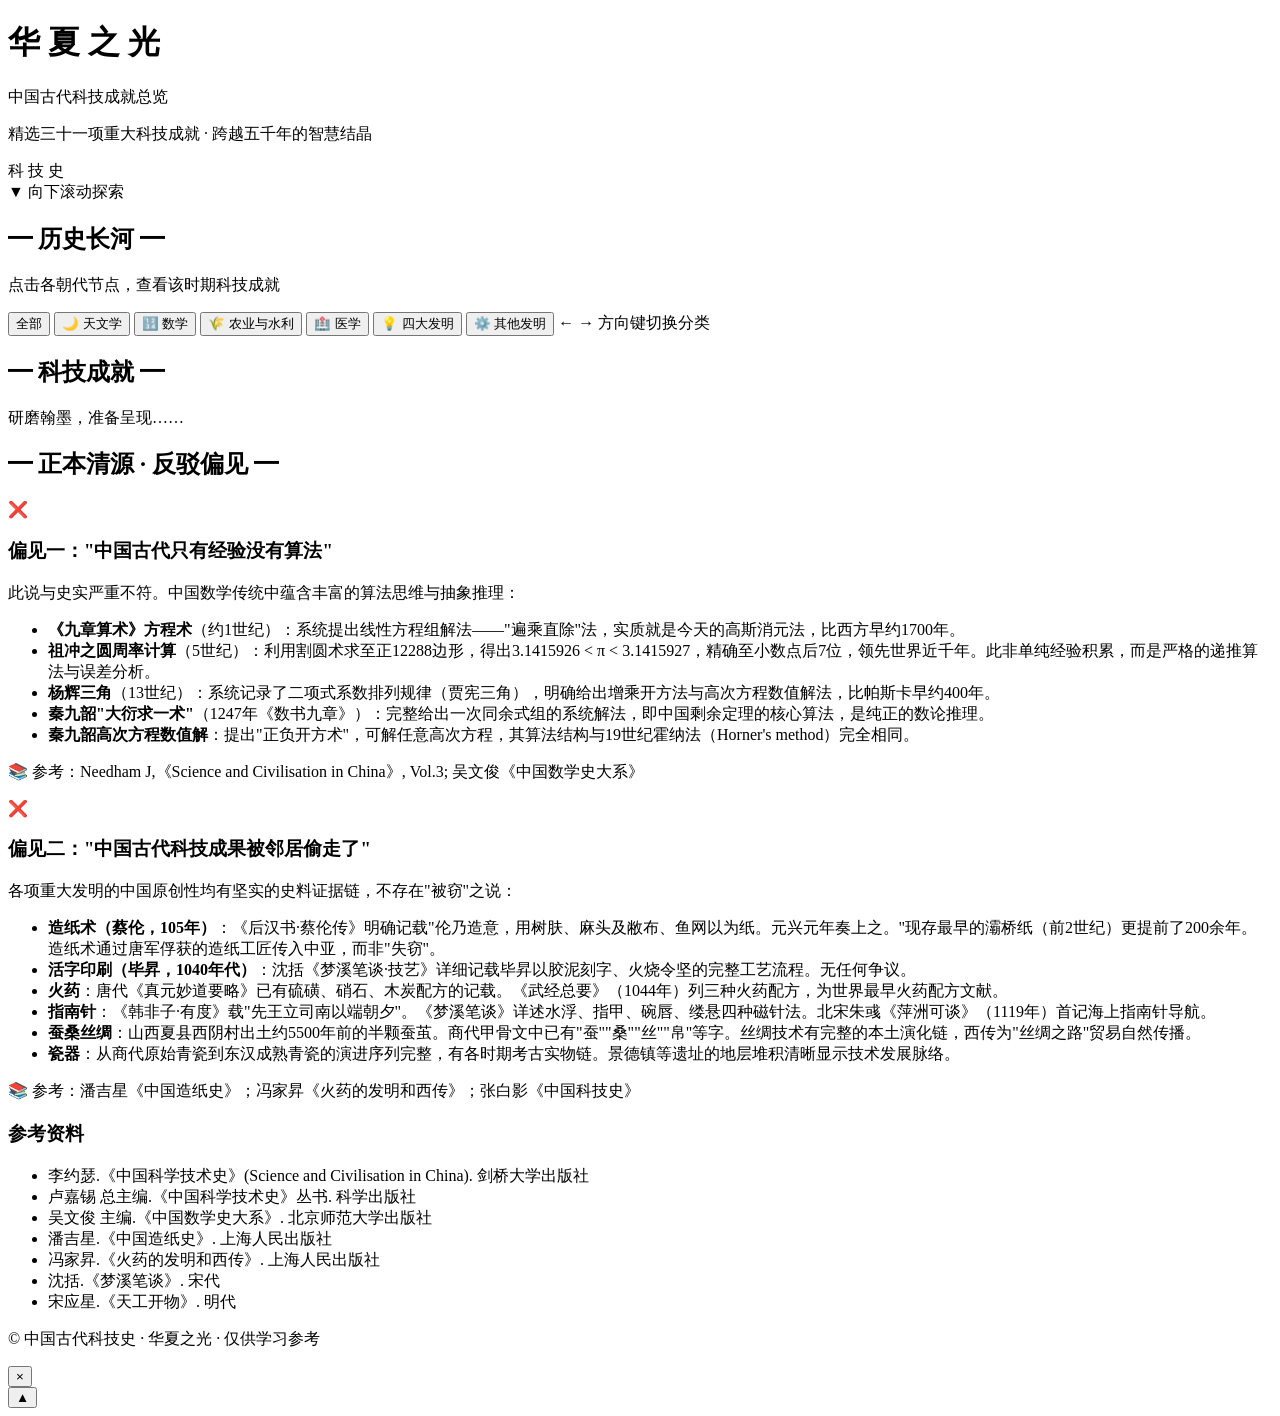
==== index.html @ 0cbc2295 "Update" ====
<!DOCTYPE html>
<html lang="zh-CN">
<head>
  <meta charset="UTF-8">
  <meta name="viewport" content="width=device-width, initial-scale=1.0">
  <title>中国古代科技史 · 华夏之光</title>
  <link rel="stylesheet" href="styles.css">
  <!-- Three.js 异步加载，不阻塞页面渲染 -->
  <script src="https://cdn.bootcdn.net/ajax/libs/three.js/r128/three.min.js" async></script>
  <!-- 主脚本 defer：等 DOM 解析完再执行 -->
  <script src="script.js" defer></script>
</head>
<body>

  <!-- ===== Three.js 3D 背景 ===== -->
  <div id="three-container"></div>

  <!-- ===== 烟雾效果层 ===== -->
  <div class="mist mist-1"></div>
  <div class="mist mist-2"></div>
  <div class="mist mist-3"></div>

  <!-- ===== 主应用包裹器 ===== -->
  <div id="app">

    <!-- ===== Hero 区域 ===== -->
    <header class="hero">
      <div class="hero-cloud hero-cloud-left"></div>
      <div class="hero-cloud hero-cloud-right"></div>
      <div class="hero-content">
        <h1 class="hero-title">
          <span class="title-char" data-char="华">华</span>
          <span class="title-char" data-char="夏">夏</span>
          <span class="title-char" data-char="之">之</span>
          <span class="title-char" data-char="光">光</span>
        </h1>
        <p class="hero-subtitle">中国古代科技成就总览</p>
        <p class="hero-desc">精选三十一项重大科技成就 · 跨越五千年的智慧结晶</p>
        <div class="hero-seal-container">
          <div class="hero-seal" id="heroSeal">
            <div class="seal-border"></div>
            <span class="seal-text">科</span>
            <span class="seal-text">技</span>
            <span class="seal-text seal-text-small">史</span>
          </div>
        </div>
      </div>
      <div class="scroll-hint">
        <span class="scroll-arrow">▼</span>
        <span class="scroll-text">向下滚动探索</span>
      </div>
    </header>

    <!-- ===== 时间轴（蛇形曲折全页） ===== -->
    <section class="timeline-page" id="timelinePage">
      <h2 class="section-title">
        <span class="section-title-decoration">━</span>
        历史长河
        <span class="section-title-decoration">━</span>
      </h2>
      <p class="timeline-page-sub">点击各朝代节点，查看该时期科技成就</p>
      <div id="timelineTrack" class="timeline-track"></div>
    </section>

    <!-- ===== 筛选导航 ===== -->
    <nav id="filterNav" class="filter-nav">
      <div class="filter-inner">
        <button class="filter-btn active" data-category="全部">全部</button>
        <button class="filter-btn" data-category="天文学">🌙 天文学</button>
        <button class="filter-btn" data-category="数学">🔢 数学</button>
        <button class="filter-btn" data-category="农业与水利">🌾 农业与水利</button>
        <button class="filter-btn" data-category="医学">🏥 医学</button>
        <button class="filter-btn" data-category="四大发明">💡 四大发明</button>
        <button class="filter-btn" data-category="其他重大发明">⚙️ 其他发明</button>
        <span class="filter-hint">← → 方向键切换分类</span>
      </div>
    </nav>

    <!-- ===== 科技卡片网格 ===== -->
    <section class="cards-section">
      <h2 class="section-title">
        <span class="section-title-decoration">━</span>
        科技成就
        <span class="section-title-decoration">━</span>
      </h2>
      <div id="cardsGrid" class="cards-grid">
        <div class="cards-loading">
          <div class="loading-brush"></div>
          <span>研磨翰墨，准备呈现……</span>
        </div>
      </div>
    </section>

    <!-- ===== 反驳偏见专区 ===== -->
    <section id="debunkSection" class="debunk-section">
      <h2 class="section-title">
        <span class="section-title-decoration">━</span>
        正本清源 · 反驳偏见
        <span class="section-title-decoration">━</span>
      </h2>
      <div class="debunk-grid">
        <!-- 偏见一 -->
        <div class="debunk-card">
          <div class="debunk-header">
            <span class="debunk-icon">❌</span>
            <h3>偏见一："中国古代只有经验没有算法"</h3>
          </div>
          <div class="debunk-body">
            <p>此说与史实严重不符。中国数学传统中蕴含丰富的算法思维与抽象推理：</p>
            <ul>
              <li><strong>《九章算术》方程术</strong>（约1世纪）：系统提出线性方程组解法——"遍乘直除"法，实质就是今天的高斯消元法，比西方早约1700年。</li>
              <li><strong>祖冲之圆周率计算</strong>（5世纪）：利用割圆术求至正12288边形，得出3.1415926 &lt; π &lt; 3.1415927，精确至小数点后7位，领先世界近千年。此非单纯经验积累，而是严格的递推算法与误差分析。</li>
              <li><strong>杨辉三角</strong>（13世纪）：系统记录了二项式系数排列规律（贾宪三角），明确给出增乘开方法与高次方程数值解法，比帕斯卡早约400年。</li>
              <li><strong>秦九韶"大衍求一术"</strong>（1247年《数书九章》）：完整给出一次同余式组的系统解法，即中国剩余定理的核心算法，是纯正的数论推理。</li>
              <li><strong>秦九韶高次方程数值解</strong>：提出"正负开方术"，可解任意高次方程，其算法结构与19世纪霍纳法（Horner's method）完全相同。</li>
            </ul>
            <p class="debunk-source">📚 参考：Needham J,《Science and Civilisation in China》, Vol.3; 吴文俊《中国数学史大系》</p>
          </div>
        </div>

        <!-- 偏见二 -->
        <div class="debunk-card">
          <div class="debunk-header">
            <span class="debunk-icon">❌</span>
            <h3>偏见二："中国古代科技成果被邻居偷走了"</h3>
          </div>
          <div class="debunk-body">
            <p>各项重大发明的中国原创性均有坚实的史料证据链，不存在"被窃"之说：</p>
            <ul>
              <li><strong>造纸术（蔡伦，105年）</strong>：《后汉书·蔡伦传》明确记载"伦乃造意，用树肤、麻头及敝布、鱼网以为纸。元兴元年奏上之。"现存最早的灞桥纸（前2世纪）更提前了200余年。造纸术通过唐军俘获的造纸工匠传入中亚，而非"失窃"。</li>
              <li><strong>活字印刷（毕昇，1040年代）</strong>：沈括《梦溪笔谈·技艺》详细记载毕昇以胶泥刻字、火烧令坚的完整工艺流程。无任何争议。</li>
              <li><strong>火药</strong>：唐代《真元妙道要略》已有硫磺、硝石、木炭配方的记载。《武经总要》（1044年）列三种火药配方，为世界最早火药配方文献。</li>
              <li><strong>指南针</strong>：《韩非子·有度》载"先王立司南以端朝夕"。《梦溪笔谈》详述水浮、指甲、碗唇、缕悬四种磁针法。北宋朱彧《萍洲可谈》（1119年）首记海上指南针导航。</li>
              <li><strong>蚕桑丝绸</strong>：山西夏县西阴村出土约5500年前的半颗蚕茧。商代甲骨文中已有"蚕""桑""丝""帛"等字。丝绸技术有完整的本土演化链，西传为"丝绸之路"贸易自然传播。</li>
              <li><strong>瓷器</strong>：从商代原始青瓷到东汉成熟青瓷的演进序列完整，有各时期考古实物链。景德镇等遗址的地层堆积清晰显示技术发展脉络。</li>
            </ul>
            <p class="debunk-source">📚 参考：潘吉星《中国造纸史》；冯家昇《火药的发明和西传》；张白影《中国科技史》</p>
          </div>
        </div>
      </div>
    </section>

    <!-- ===== 底部 ===== -->
    <footer class="site-footer">
      <div class="footer-scroll-top"></div>
      <div class="footer-content">
        <h3>参考资料</h3>
        <ul class="footer-refs">
          <li>李约瑟.《中国科学技术史》(Science and Civilisation in China). 剑桥大学出版社</li>
          <li>卢嘉锡 总主编.《中国科学技术史》丛书. 科学出版社</li>
          <li>吴文俊 主编.《中国数学史大系》. 北京师范大学出版社</li>
          <li>潘吉星.《中国造纸史》. 上海人民出版社</li>
          <li>冯家昇.《火药的发明和西传》. 上海人民出版社</li>
          <li>沈括.《梦溪笔谈》. 宋代</li>
          <li>宋应星.《天工开物》. 明代</li>
        </ul>
      </div>
      <p class="footer-copy">© 中国古代科技史 · 华夏之光 · 仅供学习参考</p>
    </footer>
  </div>

  <!-- ===== 详情弹窗 ===== -->
  <div id="modalOverlay" class="modal-overlay">
    <div id="modalContent" class="modal-content">
      <button id="modalClose" class="modal-close" title="关闭">&times;</button>
      <div id="modalInner" class="modal-inner"></div>
    </div>
  </div>

  <!-- ===== 返回顶部 ===== -->
  <button id="backTop" class="back-top" title="返回顶部">▲</button>

</body>
</html>
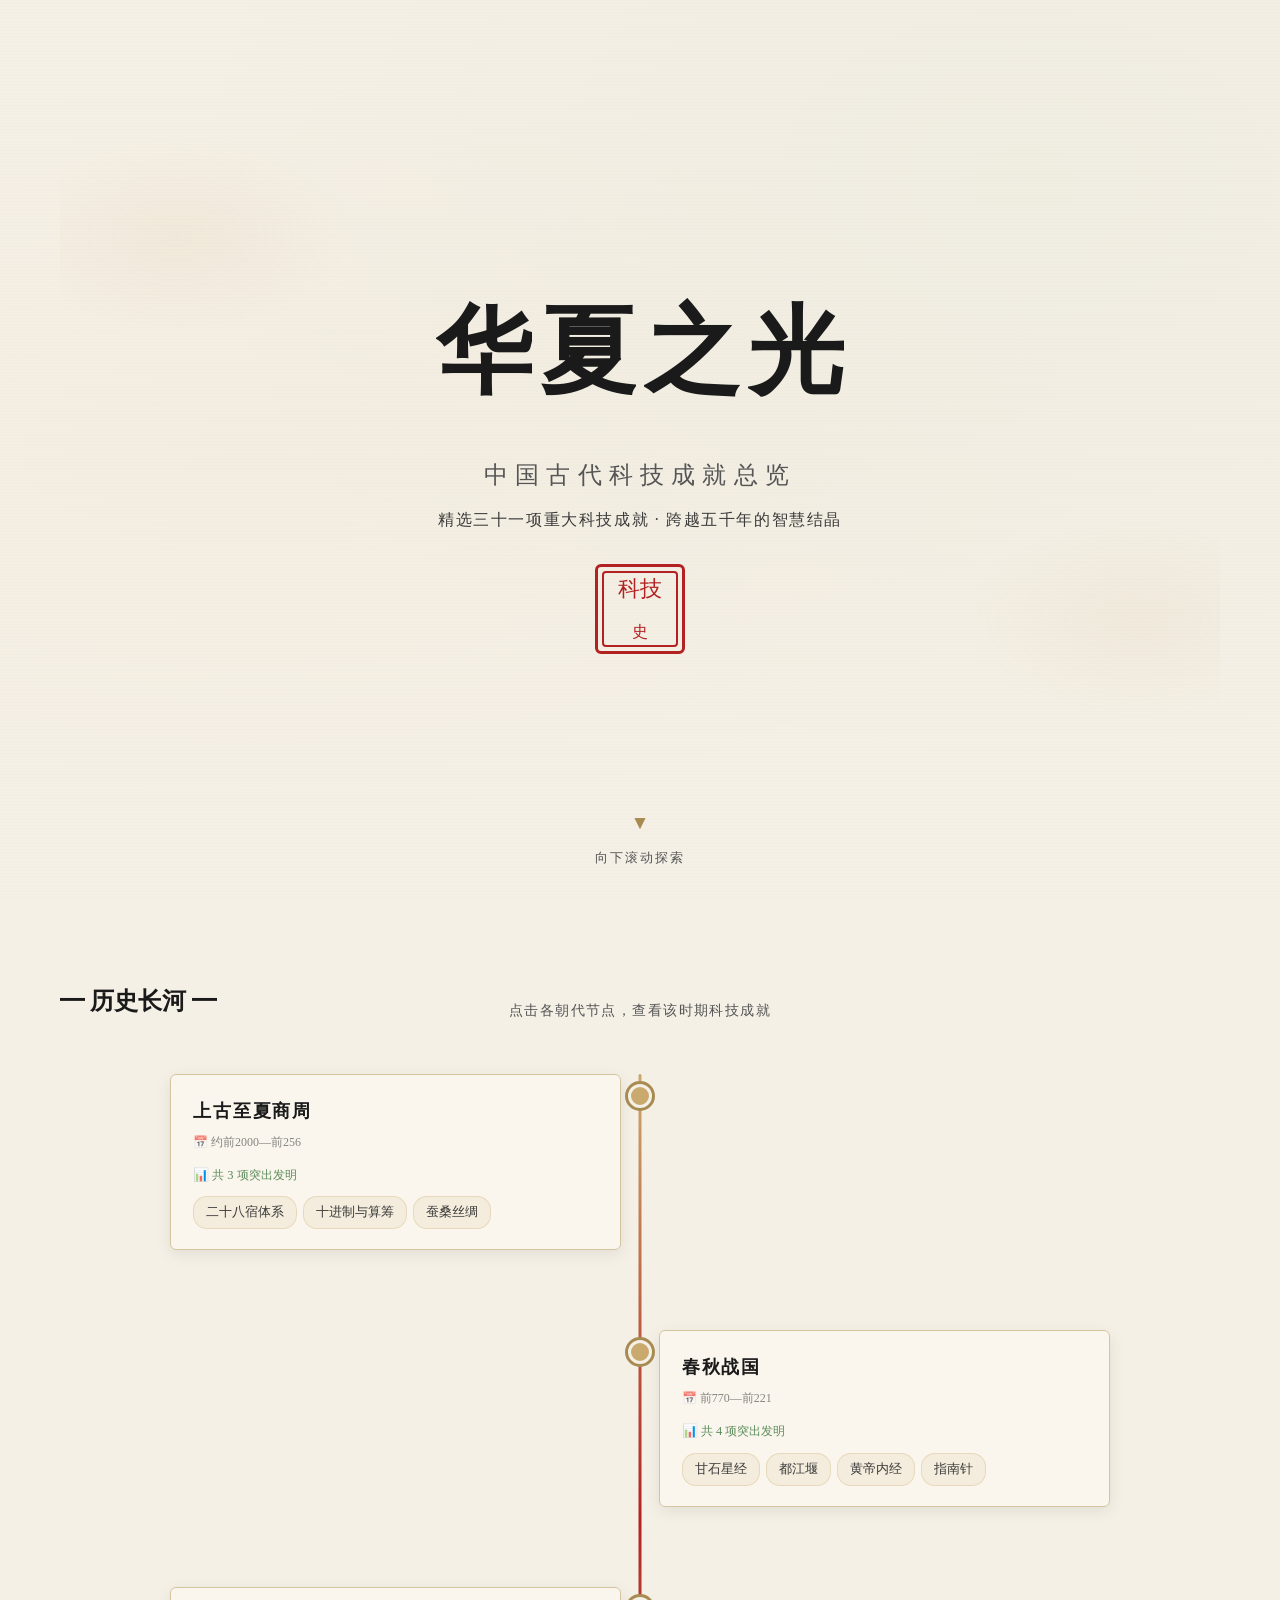
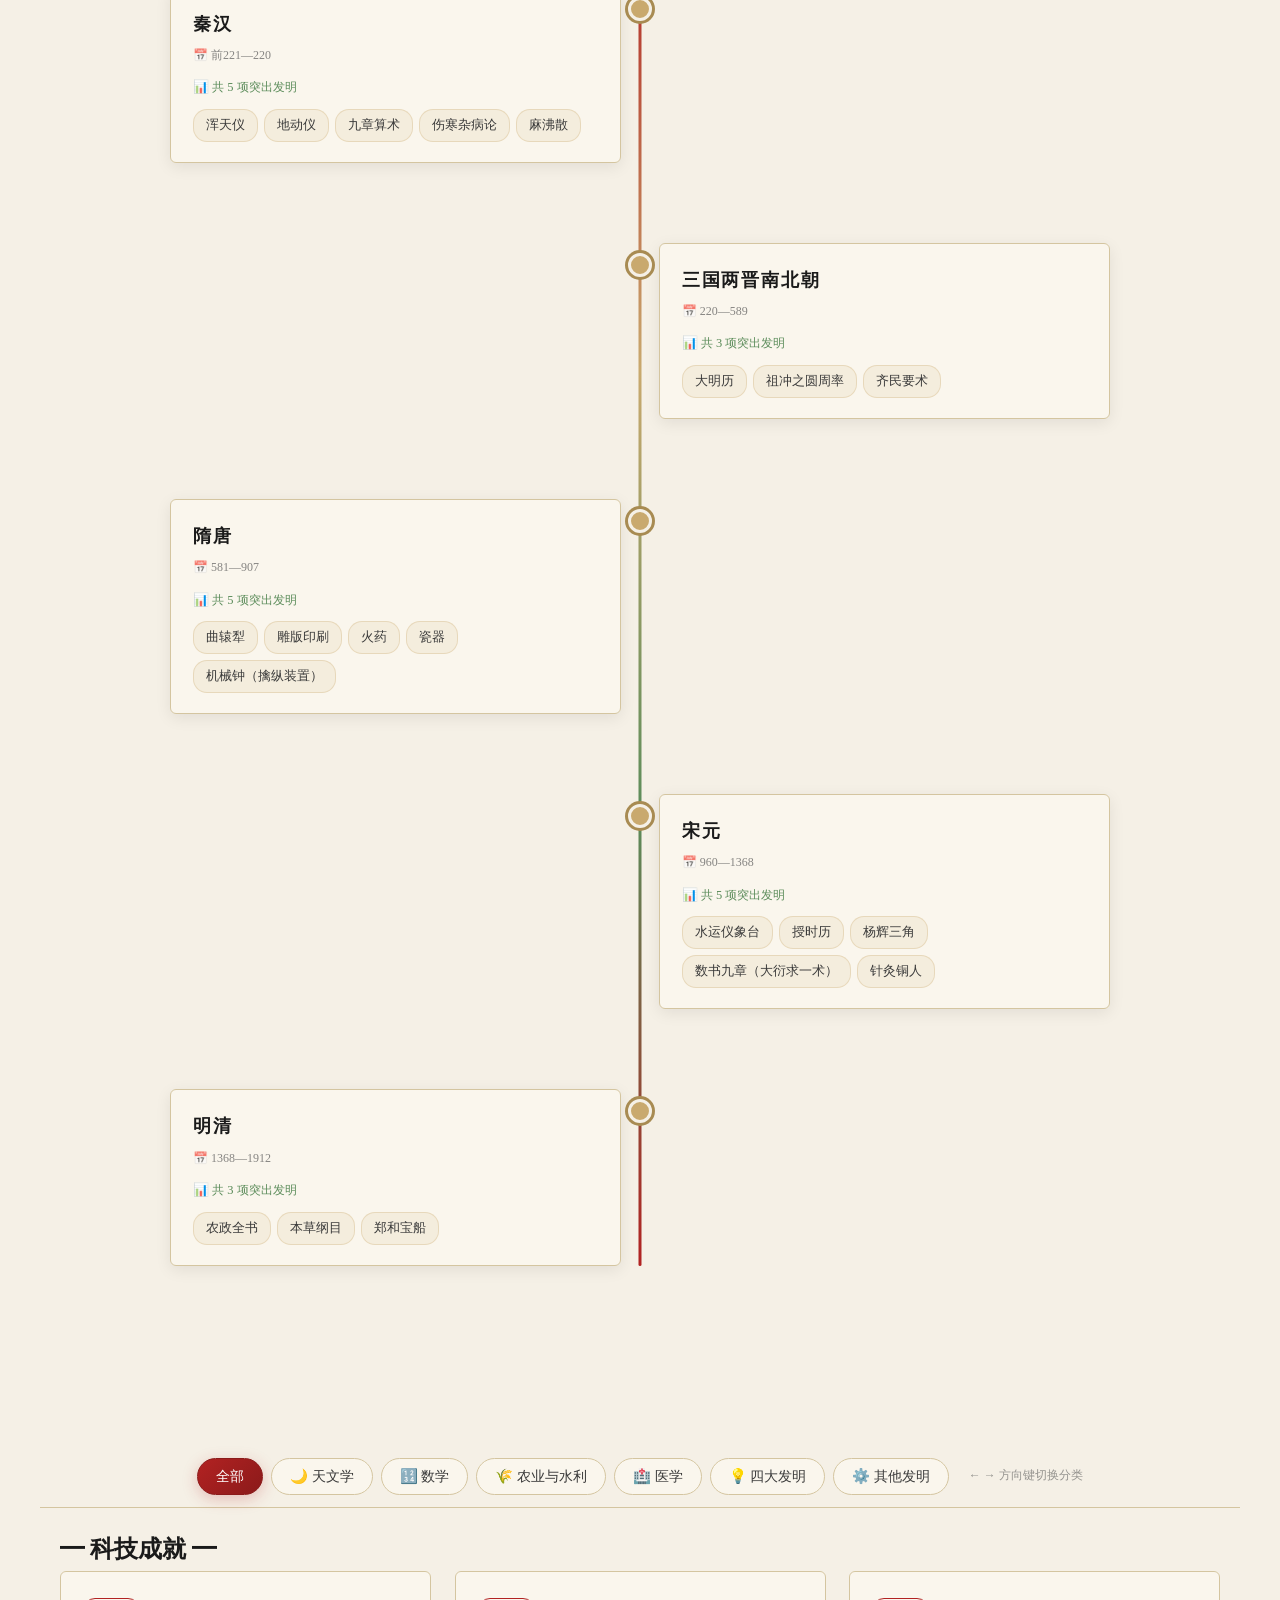
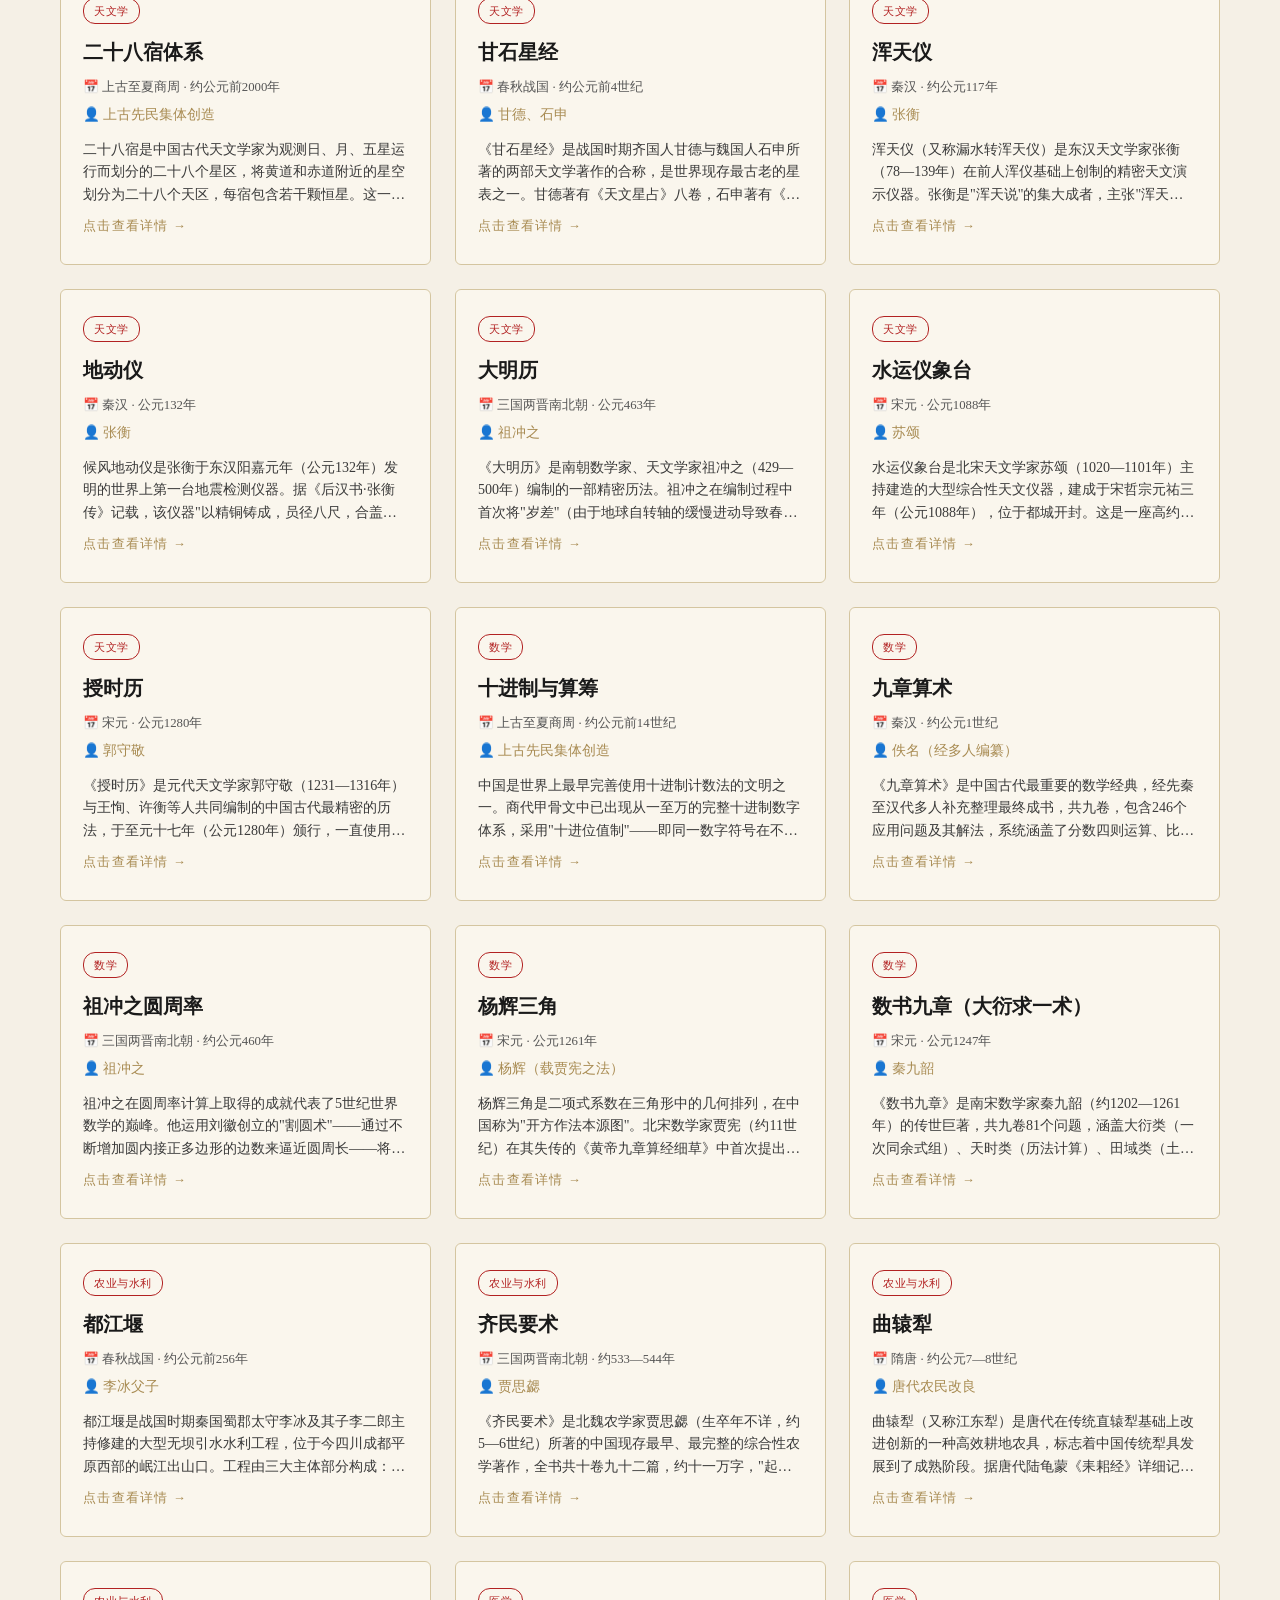
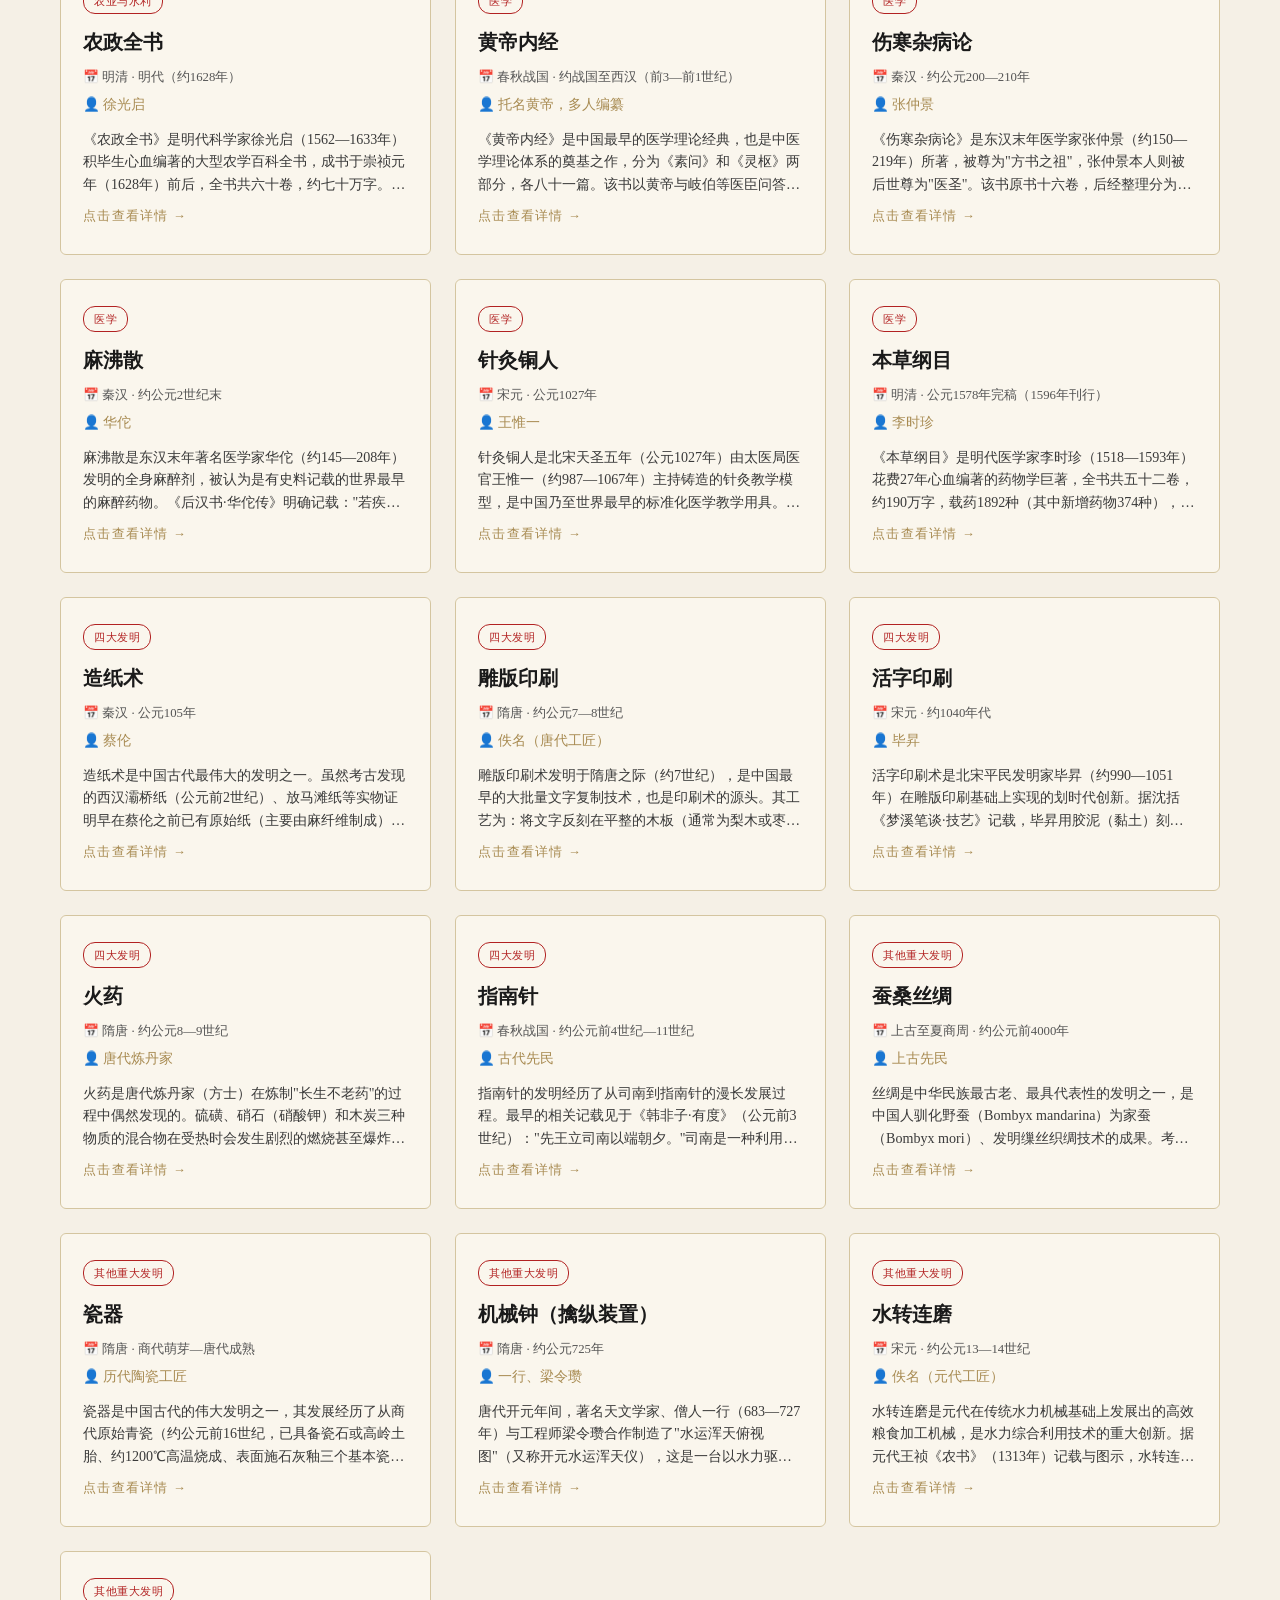
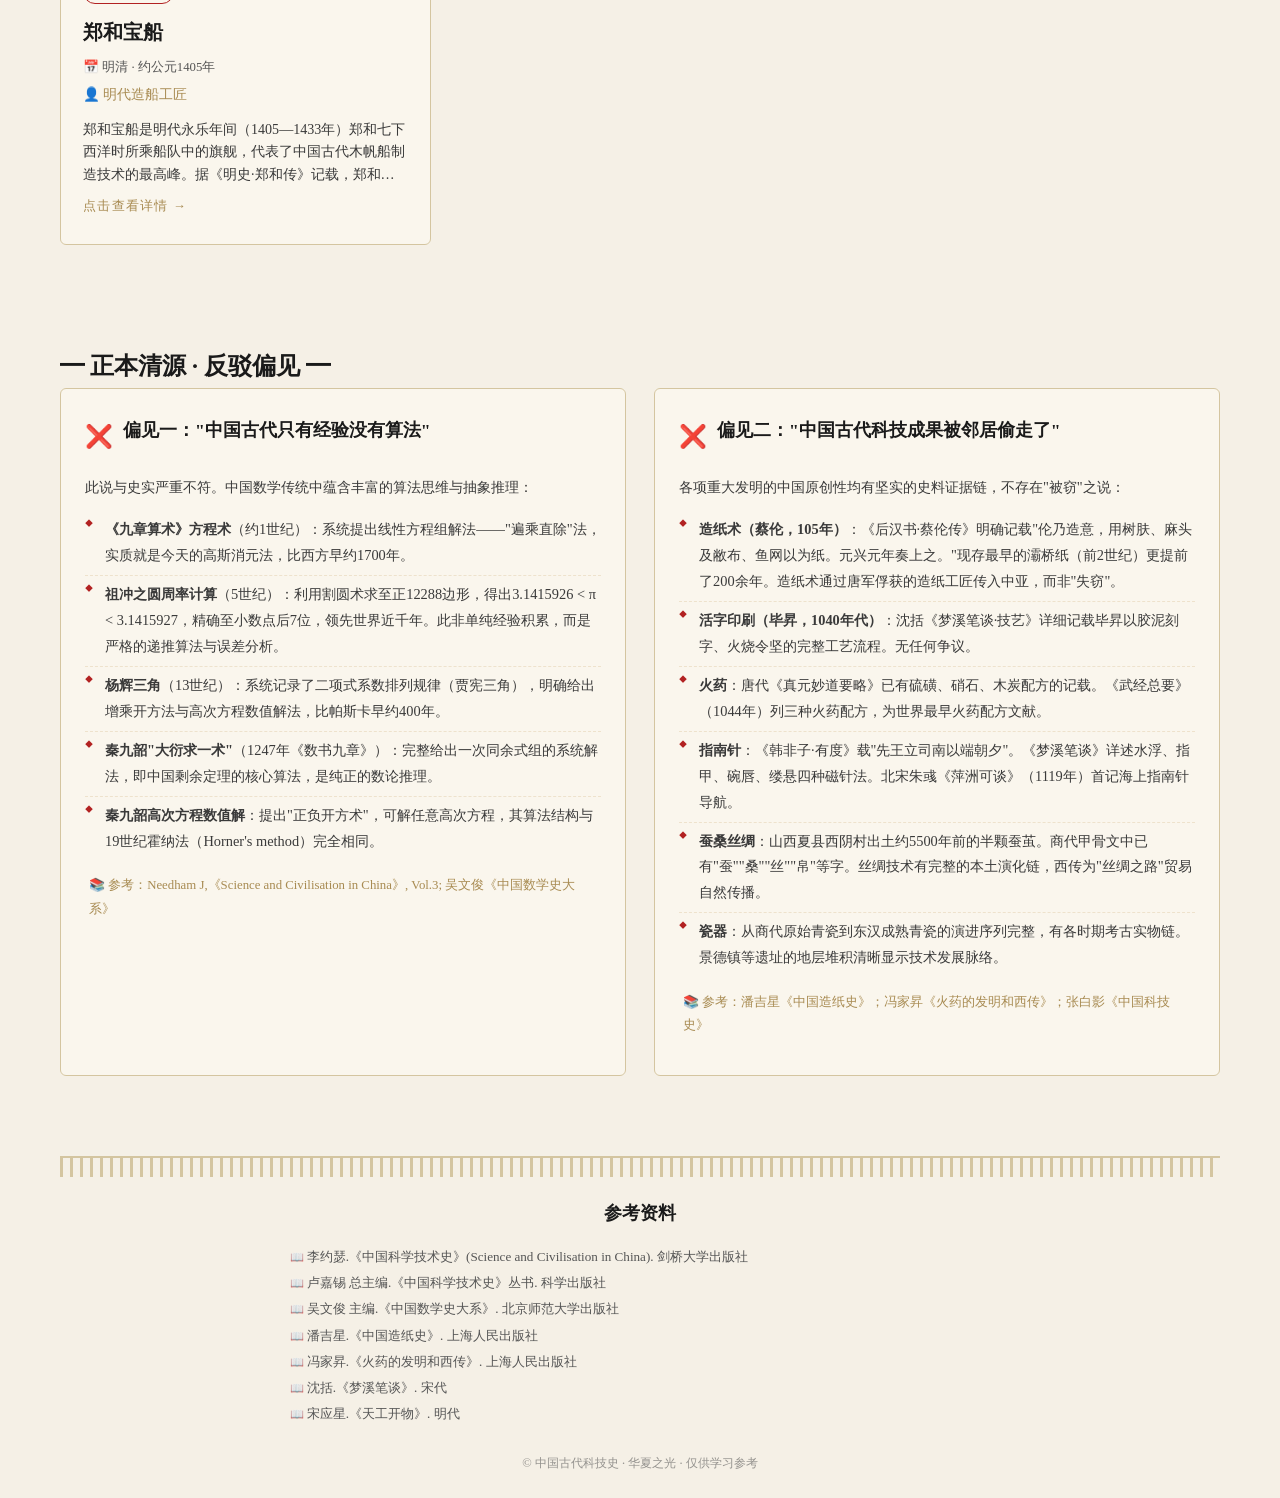
==== commit aea17d40: "Update" ====
--- a/index.html
+++ b/index.html
@@ -4,11 +4,11 @@
   <meta charset="UTF-8">
   <meta name="viewport" content="width=device-width, initial-scale=1.0">
   <title>中国古代科技史 · 华夏之光</title>
-  <link rel="stylesheet" href="styles.css">
+  <link rel="stylesheet" href="CSS/styles.css">
   <!-- Three.js 异步加载，不阻塞页面渲染 -->
   <script src="https://cdn.bootcdn.net/ajax/libs/three.js/r128/three.min.js" async></script>
   <!-- 主脚本 defer：等 DOM 解析完再执行 -->
-  <script src="script.js" defer></script>
+  <script src="JS/script.js" defer></script>
 </head>
 <body>
 
--- a/CSS/styles.css
+++ b/CSS/styles.css
@@ -0,0 +1,1114 @@
+/* ==========================================
+   中国古代科技史 · 华夏之光 — 样式表
+   ========================================== */
+
+/* ===== CSS 变量 ===== */
+:root {
+  --bg-paper: #f5f0e6;
+  --bg-paper-dark: #ebe3d3;
+  --ink: #1a1a1a;
+  --ink-light: #3a3a3a;
+  --ink-mid: #555;
+  --vermillion: #b22222;
+  --vermillion-light: #cc3333;
+  --vermillion-dark: #8b1a1a;
+  --gold: #c9a96e;
+  --gold-light: #d4b87a;
+  --gold-dark: #a88b52;
+  --jade: #5b8c5a;
+  --jade-light: #7aa879;
+  --cream: #faf6ed;
+  --border-color: #d4c5a0;
+  --shadow-color: rgba(0, 0, 0, 0.08);
+  --shadow-strong: rgba(0, 0, 0, 0.18);
+  --font-serif: 'Noto Serif SC', 'SimSun', 'STSong', 'Songti SC', '宋体', serif;
+  --font-kai: 'ZCOOL KaiTi', 'KaiTi', 'STKaiti', '楷体', serif;
+  --font-display: 'Ma Shan Zheng', 'STKaiti', 'KaiTi', '楷体', cursive;
+  --border-radius: 6px;
+  --transition-fast: 0.2s ease;
+  --transition-med: 0.35s ease;
+  --transition-slow: 0.6s ease;
+}
+
+/* ===== 重置 ===== */
+*, *::before, *::after {
+  margin: 0;
+  padding: 0;
+  box-sizing: border-box;
+}
+
+html {
+  scroll-behavior: smooth;
+  font-size: 16px;
+}
+
+body {
+  font-family: var(--font-serif);
+  background-color: var(--bg-paper);
+  color: var(--ink);
+  line-height: 1.8;
+  overflow-x: hidden;
+  /* 宣纸纹理背景 */
+  background-image:
+    radial-gradient(ellipse at 20% 50%, rgba(201, 169, 110, 0.04) 0%, transparent 60%),
+    radial-gradient(ellipse at 80% 20%, rgba(91, 140, 90, 0.03) 0%, transparent 60%),
+    repeating-linear-gradient(
+      0deg,
+      transparent,
+      transparent 2px,
+      rgba(139, 119, 80, 0.015) 2px,
+      rgba(139, 119, 80, 0.015) 3px
+    );
+  background-attachment: fixed;
+}
+
+/* ===== Three.js 容器 ===== */
+#three-container {
+  position: fixed;
+  top: 0;
+  left: 0;
+  width: 100vw;
+  height: 100vh;
+  z-index: 0;
+  pointer-events: none;
+  opacity: 0;
+  transition: opacity 1s cubic-bezier(0.25, 0.1, 0.25, 1);
+}
+#three-container.three-ready {
+  opacity: 0.35;
+}
+
+/* ===== 烟雾效果 ===== */
+.mist {
+  position: fixed;
+  top: 0;
+  left: 0;
+  width: 100vw;
+  height: 100vh;
+  pointer-events: none;
+  z-index: 1;
+  opacity: 0;
+}
+.mist-1 {
+  background: radial-gradient(ellipse at 30% 60%, rgba(201, 169, 110, 0.06) 0%, transparent 50%);
+  animation: mistDrift1 28s ease-in-out infinite;
+}
+.mist-2 {
+  background: radial-gradient(ellipse at 70% 40%, rgba(201, 169, 110, 0.05) 0%, transparent 55%);
+  animation: mistDrift2 35s ease-in-out infinite;
+}
+.mist-3 {
+  background: radial-gradient(ellipse at 50% 50%, rgba(91, 140, 90, 0.03) 0%, transparent 70%);
+  animation: mistDrift3 22s ease-in-out infinite;
+}
+
+@keyframes mistDrift1 {
+  0%, 100% { transform: translate(0, 0); opacity: 0; }
+  20% { opacity: 0.7; }
+  40% { transform: translate(5%, 2%); opacity: 0.5; }
+  60% { transform: translate(-3%, -1%); opacity: 0.3; }
+  80% { opacity: 0; }
+}
+@keyframes mistDrift2 {
+  0%, 100% { transform: translate(0, 0); opacity: 0; }
+  25% { opacity: 0.6; }
+  50% { transform: translate(-4%, 3%); opacity: 0.4; }
+  75% { opacity: 0.2; }
+}
+@keyframes mistDrift3 {
+  0%, 100% { transform: translate(0, 0); opacity: 0; }
+  30% { opacity: 0.5; }
+  60% { transform: translate(3%, -2%); opacity: 0.3; }
+  85% { opacity: 0; }
+}
+
+/* ===== 主应用包裹器 ===== */
+#app {
+  position: relative;
+  z-index: 2;
+  max-width: 1200px;
+  margin: 0 auto;
+  padding: 0 20px;
+}
+
+/* ===== Hero 区域 ===== */
+.hero {
+  position: relative;
+  min-height: 100vh;
+  display: flex;
+  flex-direction: column;
+  align-items: center;
+  justify-content: center;
+  text-align: center;
+  padding: 80px 20px 60px;
+  overflow: hidden;
+}
+.hero-content {
+  position: relative;
+  z-index: 3;
+}
+.hero-cloud {
+  position: absolute;
+  width: 350px;
+  height: 200px;
+  background: radial-gradient(ellipse, rgba(201, 169, 110, 0.08) 0%, transparent 70%);
+  border-radius: 50%;
+  z-index: 1;
+}
+.hero-cloud-left {
+  top: 15%;
+  left: -5%;
+  animation: cloudFloat 20s ease-in-out infinite;
+}
+.hero-cloud-right {
+  bottom: 20%;
+  right: -8%;
+  animation: cloudFloat 25s ease-in-out infinite reverse;
+}
+@keyframes cloudFloat {
+  0%, 100% { transform: translate(0, 0) scale(1); }
+  50% { transform: translate(30px, -20px) scale(1.1); }
+}
+
+/* 标题 */
+.hero-title {
+  font-family: var(--font-display);
+  font-size: clamp(3rem, 8vw, 6rem);
+  color: var(--ink);
+  margin-bottom: 16px;
+  display: flex;
+  gap: 8px;
+  justify-content: center;
+  flex-wrap: wrap;
+}
+.title-char {
+  display: inline-block;
+  /* 水墨晕染进入 */
+  animation: inkReveal 1s ease-out forwards;
+  opacity: 0;
+}
+.title-char:nth-child(1) { animation-delay: 0.1s; }
+.title-char:nth-child(2) { animation-delay: 0.35s; }
+.title-char:nth-child(3) { animation-delay: 0.6s; }
+.title-char:nth-child(4) { animation-delay: 0.85s; }
+
+/* 金色流光 */
+.hero-title .title-char {
+  background: linear-gradient(135deg, var(--ink) 30%, var(--gold) 45%, var(--vermillion) 55%, var(--ink) 70%);
+  background-size: 300% 300%;
+  -webkit-background-clip: text;
+  background-clip: text;
+  -webkit-text-fill-color: transparent;
+  animation: inkReveal 1s ease-out forwards, goldShimmer 4s ease-in-out infinite;
+  animation-delay: 0.1s, 2s;
+}
+.hero-title .title-char:nth-child(2) { animation-delay: 0.35s, 2.15s; }
+.hero-title .title-char:nth-child(3) { animation-delay: 0.6s, 2.3s; }
+.hero-title .title-char:nth-child(4) { animation-delay: 0.85s, 2.45s; }
+
+@keyframes inkReveal {
+  0% { opacity: 0; transform: translateY(20px) scale(0.8); filter: blur(4px); }
+  60% { opacity: 0.9; transform: translateY(-3px) scale(1.03); filter: blur(0); }
+  100% { opacity: 1; transform: translateY(0) scale(1); filter: blur(0); }
+}
+@keyframes goldShimmer {
+  0%, 100% { background-position: 0% 50%; }
+  50% { background-position: 100% 50%; }
+}
+
+.hero-subtitle {
+  font-family: var(--font-kai);
+  font-size: clamp(1.1rem, 3vw, 1.5rem);
+  color: var(--ink-mid);
+  margin-bottom: 8px;
+  letter-spacing: 0.3em;
+}
+.hero-desc {
+  font-size: 1rem;
+  color: var(--ink-light);
+  margin-bottom: 30px;
+  letter-spacing: 0.1em;
+}
+
+/* 印章 */
+.hero-seal-container {
+  display: flex;
+  justify-content: center;
+}
+.hero-seal {
+  width: 90px;
+  height: 90px;
+  border: 3px solid var(--vermillion);
+  border-radius: 6px;
+  display: flex;
+  flex-wrap: wrap;
+  align-items: center;
+  justify-content: center;
+  color: var(--vermillion);
+  font-family: var(--font-display);
+  position: relative;
+  cursor: default;
+  /* 印章盖章动画 */
+  animation: sealStamp 0.8s cubic-bezier(0.25, 0.46, 0.45, 0.94) both;
+  animation-delay: 1.5s;
+  transform-origin: center center;
+}
+.seal-border {
+  position: absolute;
+  inset: 4px;
+  border: 2px solid var(--vermillion);
+  border-radius: 4px;
+}
+.seal-text {
+  font-size: 1.4rem;
+  line-height: 1;
+}
+.seal-text-small {
+  font-size: 1rem;
+  width: 100%;
+  text-align: center;
+}
+
+@keyframes sealStamp {
+  0% { transform: scale(3) rotate(-15deg); opacity: 0; }
+  50% { transform: scale(1.1) rotate(3deg); opacity: 1; }
+  70% { transform: scale(0.92) rotate(-1deg); }
+  85% { transform: scale(1.03) rotate(0.5deg); }
+  100% { transform: scale(1) rotate(0deg); opacity: 1; }
+}
+
+/* 滚动提示 */
+.scroll-hint {
+  position: absolute;
+  bottom: 30px;
+  display: flex;
+  flex-direction: column;
+  align-items: center;
+  gap: 6px;
+  animation: scrollPulse 2s ease-in-out infinite;
+}
+.scroll-arrow {
+  font-size: 1.2rem;
+  color: var(--gold-dark);
+}
+.scroll-text {
+  font-size: 0.8rem;
+  color: var(--ink-mid);
+  letter-spacing: 0.15em;
+}
+@keyframes scrollPulse {
+  0%, 100% { opacity: 0.4; transform: translateY(0); }
+  50% { opacity: 1; transform: translateY(8px); }
+}
+
+/* ===== 筛选导航 ===== */
+.filter-nav {
+  position: sticky;
+  top: 0;
+  z-index: 100;
+  background: rgba(245, 240, 230, 0.92);
+  backdrop-filter: blur(10px);
+  border-bottom: 1px solid var(--border-color);
+  padding: 12px 0;
+  margin: 0 -20px;
+  transition: box-shadow var(--transition-med);
+}
+.filter-nav.sticky-active {
+  box-shadow: 0 2px 20px var(--shadow-color);
+}
+.filter-inner {
+  max-width: 1200px;
+  margin: 0 auto;
+  padding: 0 20px;
+  display: flex;
+  flex-wrap: wrap;
+  gap: 8px;
+  align-items: center;
+  justify-content: center;
+}
+
+.filter-btn {
+  font-family: var(--font-kai);
+  font-size: 0.9rem;
+  padding: 8px 18px;
+  border: 1px solid var(--border-color);
+  border-radius: 25px;
+  background: var(--cream);
+  color: var(--ink-light);
+  cursor: pointer;
+  transition: all var(--transition-med);
+  position: relative;
+  overflow: hidden;
+}
+.filter-btn::before {
+  content: '';
+  position: absolute;
+  inset: 0;
+  background: linear-gradient(135deg, var(--vermillion), var(--gold));
+  opacity: 0;
+  transition: opacity var(--transition-med);
+  z-index: -1;
+  border-radius: 25px;
+}
+.filter-btn:hover {
+  color: var(--vermillion);
+  border-color: var(--vermillion);
+  transform: translateY(-2px);
+  box-shadow: 0 4px 12px rgba(178, 34, 34, 0.15);
+}
+.filter-btn.active {
+  background: linear-gradient(135deg, var(--vermillion), var(--vermillion-dark));
+  color: #fff;
+  border-color: var(--vermillion-dark);
+  box-shadow: 0 4px 15px rgba(178, 34, 34, 0.25);
+}
+.filter-hint {
+  font-size: 0.75rem;
+  color: var(--ink-mid);
+  margin-left: 12px;
+  opacity: 0.6;
+}
+
+/* ===== 时间轴 ===== */
+/* ===== 蛇形时间轴（全页） ===== */
+.timeline-page {
+  padding: 80px 0 100px;
+  position: relative;
+  overflow: hidden;
+}
+.timeline-page-sub {
+  text-align: center;
+  font-family: var(--font-kai);
+  font-size: 0.9rem;
+  color: var(--ink-mid);
+  margin-top: -25px;
+  margin-bottom: 50px;
+  letter-spacing: 0.1em;
+}
+
+.timeline-track {
+  position: relative;
+  max-width: 1000px;
+  margin: 0 auto;
+  padding: 0 30px;
+}
+
+/* 蛇形主干线：垂直蜿蜒 */
+.timeline-track::before {
+  content: '';
+  position: absolute;
+  left: 50%;
+  top: 0;
+  bottom: 0;
+  width: 3px;
+  background: linear-gradient(180deg,
+    var(--gold) 0%, var(--vermillion) 25%, var(--gold) 50%,
+    var(--jade) 75%, var(--vermillion) 100%);
+  transform: translateX(-50%);
+  border-radius: 2px;
+}
+
+/* 每个朝代区块 */
+.tl-era-item {
+  position: relative;
+  display: flex;
+  align-items: flex-start;
+  margin-bottom: 80px;
+  opacity: 0;
+  transform: translateY(40px);
+  transition: opacity 0.7s ease, transform 0.7s cubic-bezier(0.25, 0.1, 0.25, 1);
+}
+.tl-era-item.tl-visible {
+  opacity: 1;
+  transform: translateY(0);
+}
+
+/* 奇偶交替：左/右 */
+.tl-era-item:nth-child(odd) {
+  flex-direction: row;
+  padding-right: 52%;
+}
+.tl-era-item:nth-child(even) {
+  flex-direction: row-reverse;
+  padding-left: 52%;
+}
+
+/* 节点圆点 */
+.tl-node {
+  position: absolute;
+  left: 50%;
+  top: 22px;
+  transform: translate(-50%, -50%);
+  width: 24px;
+  height: 24px;
+  background: var(--gold);
+  border: 3px solid var(--bg-paper);
+  border-radius: 50%;
+  z-index: 3;
+  cursor: pointer;
+  transition: all 0.35s cubic-bezier(0.25, 0.1, 0.25, 1);
+  box-shadow: 0 0 0 3px var(--gold-dark);
+}
+.tl-node:hover {
+  transform: translate(-50%, -50%) scale(1.5);
+  background: var(--vermillion);
+  box-shadow: 0 0 0 6px rgba(178,34,34,0.3);
+}
+.tl-era-item.active .tl-node {
+  background: var(--vermillion);
+  box-shadow: 0 0 0 6px rgba(178,34,34,0.25);
+  animation: tlNodeGlow 2s ease-in-out infinite;
+}
+@keyframes tlNodeGlow {
+  0%, 100% { box-shadow: 0 0 0 6px rgba(178,34,34,0.25); }
+  50% { box-shadow: 0 0 0 14px rgba(178,34,34,0); }
+}
+
+/* 连线：节点到内容框 */
+.tl-connector {
+  position: absolute;
+  top: 22px;
+  height: 2px;
+  background: var(--gold);
+  z-index: 1;
+}
+.tl-era-item:nth-child(odd) .tl-connector {
+  left: 50%;
+  right: calc(48% + 50px);
+}
+.tl-era-item:nth-child(even) .tl-connector {
+  right: 50%;
+  left: calc(48% + 50px);
+}
+
+/* 朝代标签浮在节点上方 */
+.tl-era-label {
+  position: absolute;
+  left: 50%;
+  top: 0;
+  transform: translate(-50%, -100%);
+  font-family: var(--font-kai);
+  font-size: 0.82rem;
+  color: var(--vermillion);
+  white-space: nowrap;
+  font-weight: bold;
+  letter-spacing: 0.1em;
+  pointer-events: none;
+  opacity: 0;
+  transition: opacity 0.3s;
+}
+.tl-era-item:hover .tl-era-label,
+.tl-era-item.active .tl-era-label {
+  opacity: 1;
+}
+
+/* 内容框 */
+.tl-content-box {
+  background: var(--cream);
+  border: 1px solid var(--border-color);
+  border-radius: var(--border-radius);
+  padding: 20px 22px;
+  box-shadow: 0 4px 16px var(--shadow-color);
+  transition: box-shadow var(--transition-med), transform var(--transition-med);
+  width: 100%;
+}
+.tl-era-item:hover .tl-content-box {
+  box-shadow: 0 8px 28px var(--shadow-strong);
+  transform: translateY(-2px);
+}
+.tl-content-box h3 {
+  font-family: var(--font-kai);
+  font-size: 1.15rem;
+  color: var(--ink);
+  margin-bottom: 4px;
+  letter-spacing: 0.1em;
+}
+.tl-content-box .tl-era-date {
+  font-size: 0.75rem;
+  color: var(--ink-mid);
+  margin-bottom: 10px;
+  opacity: 0.7;
+}
+.tl-content-box .tl-count {
+  font-size: 0.78rem;
+  color: var(--jade);
+  margin-bottom: 10px;
+  font-family: var(--font-kai);
+}
+
+/* 发明小标签 */
+.tl-inventions {
+  display: flex;
+  flex-wrap: wrap;
+  gap: 6px;
+  list-style: none;
+  padding: 0;
+}
+.tl-inventions li {
+  display: inline-block;
+  padding: 4px 12px;
+  background: rgba(201,169,110,0.12);
+  border: 1px solid rgba(201,169,110,0.3);
+  border-radius: 14px;
+  font-family: var(--font-kai);
+  font-size: 0.8rem;
+  color: var(--ink-light);
+  transition: all var(--transition-fast);
+  cursor: default;
+}
+.tl-inventions li:hover {
+  background: rgba(178,34,34,0.08);
+  border-color: rgba(178,34,34,0.3);
+  color: var(--vermillion);
+}
+
+/* ===== 卡片网格 ===== */
+.cards-section {
+  padding: 20px 0 60px;
+  scroll-margin-top: 60px; /* 替换为实际标题栏高度 */
+}
+
+.cards-grid {
+  display: grid;
+  grid-template-columns: repeat(auto-fill, minmax(300px, 1fr));
+  gap: 24px;
+}
+
+/* 加载指示器 */
+.cards-loading {
+  grid-column: 1 / -1;
+  display: flex;
+  flex-direction: column;
+  align-items: center;
+  justify-content: center;
+  gap: 20px;
+  padding: 60px 20px;
+  font-family: var(--font-kai);
+  font-size: 1.1rem;
+  color: var(--ink-mid);
+  letter-spacing: 0.12em;
+}
+.loading-brush {
+  width: 60px;
+  height: 4px;
+  background: linear-gradient(90deg, var(--vermillion), var(--gold), var(--vermillion));
+  background-size: 200% 100%;
+  border-radius: 2px;
+  animation: loadingSweep 1.6s ease-in-out infinite;
+}
+@keyframes loadingSweep {
+  0% { background-position: 100% 0; opacity: 0.3; }
+  50% { background-position: 0 0; opacity: 1; }
+  100% { background-position: -100% 0; opacity: 0.3; }
+}
+
+/* 科技卡片 */
+.tech-card {
+  background: var(--cream);
+  border: 1px solid var(--border-color);
+  border-radius: var(--border-radius);
+  padding: 24px 22px;
+  cursor: pointer;
+  transition: all var(--transition-med);
+  position: relative;
+  overflow: hidden;
+  /* 卷轴展开效果 */
+  opacity: 0;
+  transform: translateY(30px);
+  animation: scrollUnfurl 0.6s ease-out forwards;
+}
+.tech-card::before {
+  content: '';
+  position: absolute;
+  top: 0;
+  left: 0;
+  width: 4px;
+  height: 100%;
+  background: var(--gold);
+  opacity: 0;
+  transition: opacity var(--transition-med);
+}
+.tech-card::after {
+  content: '';
+  position: absolute;
+  inset: 0;
+  border: 1px solid var(--vermillion);
+  border-radius: var(--border-radius);
+  opacity: 0;
+  transition: opacity var(--transition-med);
+  pointer-events: none;
+}
+.tech-card:hover {
+  transform: translateY(-6px);
+  box-shadow: 0 12px 30px var(--shadow-strong);
+}
+.tech-card:hover::before {
+  opacity: 1;
+}
+.tech-card:hover::after {
+  opacity: 0.3;
+}
+@keyframes scrollUnfurl {
+  0% { opacity: 0; transform: translateY(30px) scaleY(0.9); }
+  100% { opacity: 1; transform: translateY(0) scaleY(1); }
+}
+.tech-card.card-visible {
+  opacity: 1;
+  transform: translateY(0);
+}
+
+.card-category {
+  display: inline-block;
+  font-family: var(--font-kai);
+  font-size: 0.7rem;
+  color: var(--vermillion);
+  border: 1px solid var(--vermillion);
+  border-radius: 12px;
+  padding: 2px 10px;
+  margin-bottom: 10px;
+  letter-spacing: 0.05em;
+}
+.card-name {
+  font-family: var(--font-kai);
+  font-size: 1.25rem;
+  color: var(--ink);
+  margin-bottom: 6px;
+}
+.card-era {
+  font-size: 0.8rem;
+  color: var(--ink-mid);
+  margin-bottom: 4px;
+}
+.card-inventor {
+  font-size: 0.85rem;
+  color: var(--gold-dark);
+  margin-bottom: 10px;
+}
+.card-desc-preview {
+  font-size: 0.88rem;
+  color: var(--ink-light);
+  line-height: 1.6;
+  display: -webkit-box;
+  -webkit-line-clamp: 3;
+  -webkit-box-orient: vertical;
+  overflow: hidden;
+}
+.card-more {
+  display: inline-block;
+  margin-top: 10px;
+  font-size: 0.8rem;
+  color: var(--gold-dark);
+  letter-spacing: 0.1em;
+}
+
+/* ===== 弹窗 ===== */
+.modal-overlay {
+  position: fixed;
+  inset: 0;
+  background: rgba(0, 0, 0, 0.6);
+  z-index: 1000;
+  display: flex;
+  align-items: center;
+  justify-content: center;
+  padding: 20px;
+  opacity: 0;
+  pointer-events: none;
+  transition: opacity var(--transition-med);
+  backdrop-filter: blur(3px);
+}
+.modal-overlay.active {
+  opacity: 1;
+  pointer-events: all;
+}
+.modal-content {
+  background: var(--cream);
+  border: 2px solid var(--gold);
+  border-radius: 10px;
+  max-width: 650px;
+  width: 100%;
+  max-height: 80vh;
+  overflow-y: auto;
+  position: relative;
+  padding: 40px 32px 32px;
+  box-shadow: 0 20px 60px rgba(0, 0, 0, 0.3);
+  transform: scale(0.9) translateY(20px);
+  transition: transform var(--transition-med);
+  /* 回纹装饰（伪元素模拟） */
+  background-image:
+    linear-gradient(var(--border-color) 1px, transparent 1px),
+    linear-gradient(90deg, var(--border-color) 1px, transparent 1px);
+  background-size: 12px 12px;
+  background-position: 0 0;
+  background-origin: border-box;
+}
+.modal-overlay.active .modal-content {
+  transform: scale(1) translateY(0);
+}
+.modal-content::-webkit-scrollbar {
+  width: 6px;
+}
+.modal-content::-webkit-scrollbar-track {
+  background: transparent;
+}
+.modal-content::-webkit-scrollbar-thumb {
+  background: var(--border-color);
+  border-radius: 3px;
+}
+
+.modal-close {
+  position: absolute;
+  top: 12px;
+  right: 18px;
+  font-size: 1.8rem;
+  background: none;
+  border: none;
+  color: var(--ink-mid);
+  cursor: pointer;
+  z-index: 2;
+  transition: color var(--transition-fast), transform var(--transition-fast);
+  line-height: 1;
+}
+.modal-close:hover {
+  color: var(--vermillion);
+  transform: rotate(90deg);
+}
+
+.modal-inner .modal-category {
+  display: inline-block;
+  font-family: var(--font-kai);
+  font-size: 0.75rem;
+  color: var(--vermillion);
+  border: 1px solid var(--vermillion);
+  border-radius: 12px;
+  padding: 3px 12px;
+  margin-bottom: 10px;
+  letter-spacing: 0.05em;
+}
+.modal-inner h2 {
+  font-family: var(--font-kai);
+  font-size: 1.8rem;
+  color: var(--ink);
+  margin-bottom: 8px;
+  line-height: 1.3;
+}
+.modal-inner .modal-era {
+  font-size: 0.9rem;
+  color: var(--ink-mid);
+  margin-bottom: 4px;
+}
+.modal-inner .modal-inventor {
+  font-size: 0.95rem;
+  color: var(--gold-dark);
+  margin-bottom: 16px;
+}
+.modal-inner .modal-desc {
+  font-size: 0.95rem;
+  line-height: 1.9;
+  color: var(--ink-light);
+  margin-bottom: 18px;
+  text-align: justify;
+}
+.modal-inner .modal-source {
+  padding: 12px 16px;
+  background: rgba(201, 169, 110, 0.12);
+  border-left: 3px solid var(--gold);
+  font-size: 0.85rem;
+  color: var(--ink-mid);
+  line-height: 1.6;
+  border-radius: 0 4px 4px 0;
+}
+
+/* 朝代弹窗：发明列表 */
+.era-invention-list {
+  list-style: none;
+  padding: 0;
+  margin: 12px 0 0;
+  display: flex;
+  flex-direction: column;
+  gap: 6px;
+}
+.era-invention-list li {
+  padding: 8px 14px;
+  background: rgba(201, 169, 110, 0.08);
+  border-left: 3px solid var(--vermillion);
+  border-radius: 0 4px 4px 0;
+  font-size: 0.95rem;
+  color: var(--ink);
+  transition: background var(--transition-fast), transform var(--transition-fast);
+}
+.era-invention-list li:hover {
+  background: rgba(201, 169, 110, 0.18);
+  transform: translateX(4px);
+}
+.era-item-cat {
+  font-size: 0.78rem;
+  color: var(--jade);
+  margin-left: 6px;
+}
+
+/* ===== 反驳偏见区域 ===== */
+.debunk-section {
+  padding: 40px 0 80px;
+}
+.debunk-grid {
+  display: grid;
+  grid-template-columns: repeat(auto-fit, minmax(340px, 1fr));
+  gap: 28px;
+}
+.debunk-card {
+  background: var(--cream);
+  border: 1px solid var(--border-color);
+  border-radius: var(--border-radius);
+  padding: 28px 24px;
+  transition: box-shadow var(--transition-med), transform var(--transition-med);
+}
+.debunk-card:hover {
+  box-shadow: 0 8px 25px var(--shadow-color);
+  transform: translateY(-2px);
+}
+.debunk-header {
+  display: flex;
+  align-items: flex-start;
+  gap: 10px;
+  margin-bottom: 18px;
+}
+.debunk-icon {
+  font-size: 1.4rem;
+  flex-shrink: 0;
+}
+.debunk-header h3 {
+  font-family: var(--font-kai);
+  font-size: 1.1rem;
+  color: var(--ink);
+  line-height: 1.5;
+}
+.debunk-body {
+  font-size: 0.9rem;
+  color: var(--ink-light);
+  line-height: 1.8;
+}
+.debunk-body p {
+  margin-bottom: 10px;
+}
+.debunk-body ul {
+  list-style: none;
+  padding: 0;
+}
+.debunk-body li {
+  padding: 6px 0 6px 20px;
+  position: relative;
+  border-bottom: 1px dashed rgba(201, 169, 110, 0.25);
+}
+.debunk-body li::before {
+  content: '◆';
+  position: absolute;
+  left: 0;
+  top: 6px;
+  font-size: 0.5rem;
+  color: var(--vermillion);
+}
+.debunk-body li:last-child {
+  border-bottom: none;
+}
+.debunk-source {
+  margin-top: 14px !important;
+  padding-left: 4px;
+  font-size: 0.8rem !important;
+  color: var(--gold-dark) !important;
+}
+
+/* ===== 返回顶部 ===== */
+.back-top {
+  position: fixed;
+  bottom: 30px;
+  right: 30px;
+  z-index: 99;
+  width: 44px;
+  height: 44px;
+  border-radius: 50%;
+  border: 1px solid var(--border-color);
+  background: rgba(245, 240, 230, 0.9);
+  color: var(--ink-mid);
+  font-size: 1.2rem;
+  cursor: pointer;
+  opacity: 0;
+  visibility: hidden;
+  transition: all var(--transition-med);
+  backdrop-filter: blur(4px);
+  display: flex;
+  align-items: center;
+  justify-content: center;
+}
+.back-top.visible {
+  opacity: 1;
+  visibility: visible;
+}
+.back-top:hover {
+  background: var(--vermillion);
+  color: #fff;
+  border-color: var(--vermillion);
+  transform: translateY(-3px);
+}
+
+/* ===== 页脚 ===== */
+.site-footer {
+  border-top: 2px solid var(--border-color);
+  padding: 40px 0 24px;
+  text-align: center;
+  position: relative;
+}
+.footer-scroll-top {
+  width: 100%;
+  height: 20px;
+  background: repeating-linear-gradient(
+    90deg,
+    var(--border-color) 0px,
+    var(--border-color) 3px,
+    transparent 3px,
+    transparent 10px
+  );
+  position: absolute;
+  top: -1px;
+  left: 0;
+}
+.footer-content {
+  max-width: 700px;
+  margin: 0 auto;
+  text-align: left;
+}
+.footer-content h3 {
+  font-family: var(--font-kai);
+  font-size: 1.1rem;
+  color: var(--ink);
+  margin-bottom: 14px;
+  text-align: center;
+}
+.footer-refs {
+  list-style: none;
+  padding: 0;
+  font-size: 0.82rem;
+  color: var(--ink-mid);
+  line-height: 2;
+}
+.footer-refs li::before {
+  content: '📖 ';
+  font-size: 0.7rem;
+}
+.footer-copy {
+  margin-top: 24px;
+  font-size: 0.78rem;
+  color: var(--ink-mid);
+  opacity: 0.6;
+}
+
+/* ===== 墨点粒子飞溅（点击时） ===== */
+.ink-splash {
+  position: fixed;
+  pointer-events: none;
+  z-index: 2000;
+}
+.ink-particle {
+  position: absolute;
+  width: 6px;
+  height: 6px;
+  background: var(--ink);
+  border-radius: 50%;
+  animation: inkSplat 0.7s ease-out forwards;
+}
+@keyframes inkSplat {
+  0% { transform: translate(0, 0) scale(1); opacity: 0.9; }
+  100% { transform: translate(var(--dx), var(--dy)) scale(0); opacity: 0; }
+}
+
+/* ===== 卡片被筛选隐藏时的动画 ===== */
+.tech-card.card-hide {
+  animation: cardFadeOut 0.35s ease-out forwards;
+}
+@keyframes cardFadeOut {
+  0% { opacity: 1; transform: scale(1); }
+  100% { opacity: 0; transform: scale(0.92); }
+}
+.tech-card.card-show {
+  animation: scrollUnfurl 0.5s ease-out forwards;
+}
+
+/* ===== 视差滚动效果 ===== */
+.parallax-bg {
+  transition: transform 0.1s linear;
+}
+
+/* ===== 响应式 ===== */
+@media (max-width: 768px) {
+  .hero {
+    min-height: 80vh;
+    padding: 60px 16px 40px;
+  }
+  .hero-title {
+    font-size: clamp(2rem, 8vw, 3.5rem);
+    gap: 4px;
+  }
+  .hero-subtitle {
+    letter-spacing: 0.15em;
+  }
+  .cards-grid {
+    grid-template-columns: 1fr;
+    gap: 16px;
+  }
+  .debunk-grid {
+    grid-template-columns: 1fr;
+  }
+  .filter-inner {
+    gap: 6px;
+  }
+  .filter-btn {
+    font-size: 0.78rem;
+    padding: 6px 12px;
+  }
+  .filter-hint {
+    display: none;
+  }
+  .modal-content {
+    padding: 28px 18px 24px;
+    max-height: 85vh;
+  }
+  .modal-inner h2 {
+    font-size: 1.4rem;
+  }
+  .tl-era-item:nth-child(odd) {
+    padding-right: 0;
+    flex-direction: column;
+  }
+  .tl-era-item:nth-child(even) {
+    padding-left: 0;
+    flex-direction: column;
+  }
+  .tl-era-item {
+    margin-bottom: 50px;
+  }
+}
+
+@media (max-width: 480px) {
+  #app {
+    padding: 0 10px;
+  }
+  .hero-title {
+    font-size: 1.8rem;
+    gap: 2px;
+  }
+  .cards-section {
+    padding: 10px 0 40px;
+  }
+  .tech-card {
+    padding: 16px 14px;
+  }
+  .card-name {
+    font-size: 1.1rem;
+  }
+  .back-top {
+    bottom: 16px;
+    right: 16px;
+    width: 36px;
+    height: 36px;
+    font-size: 1rem;
+  }
+}
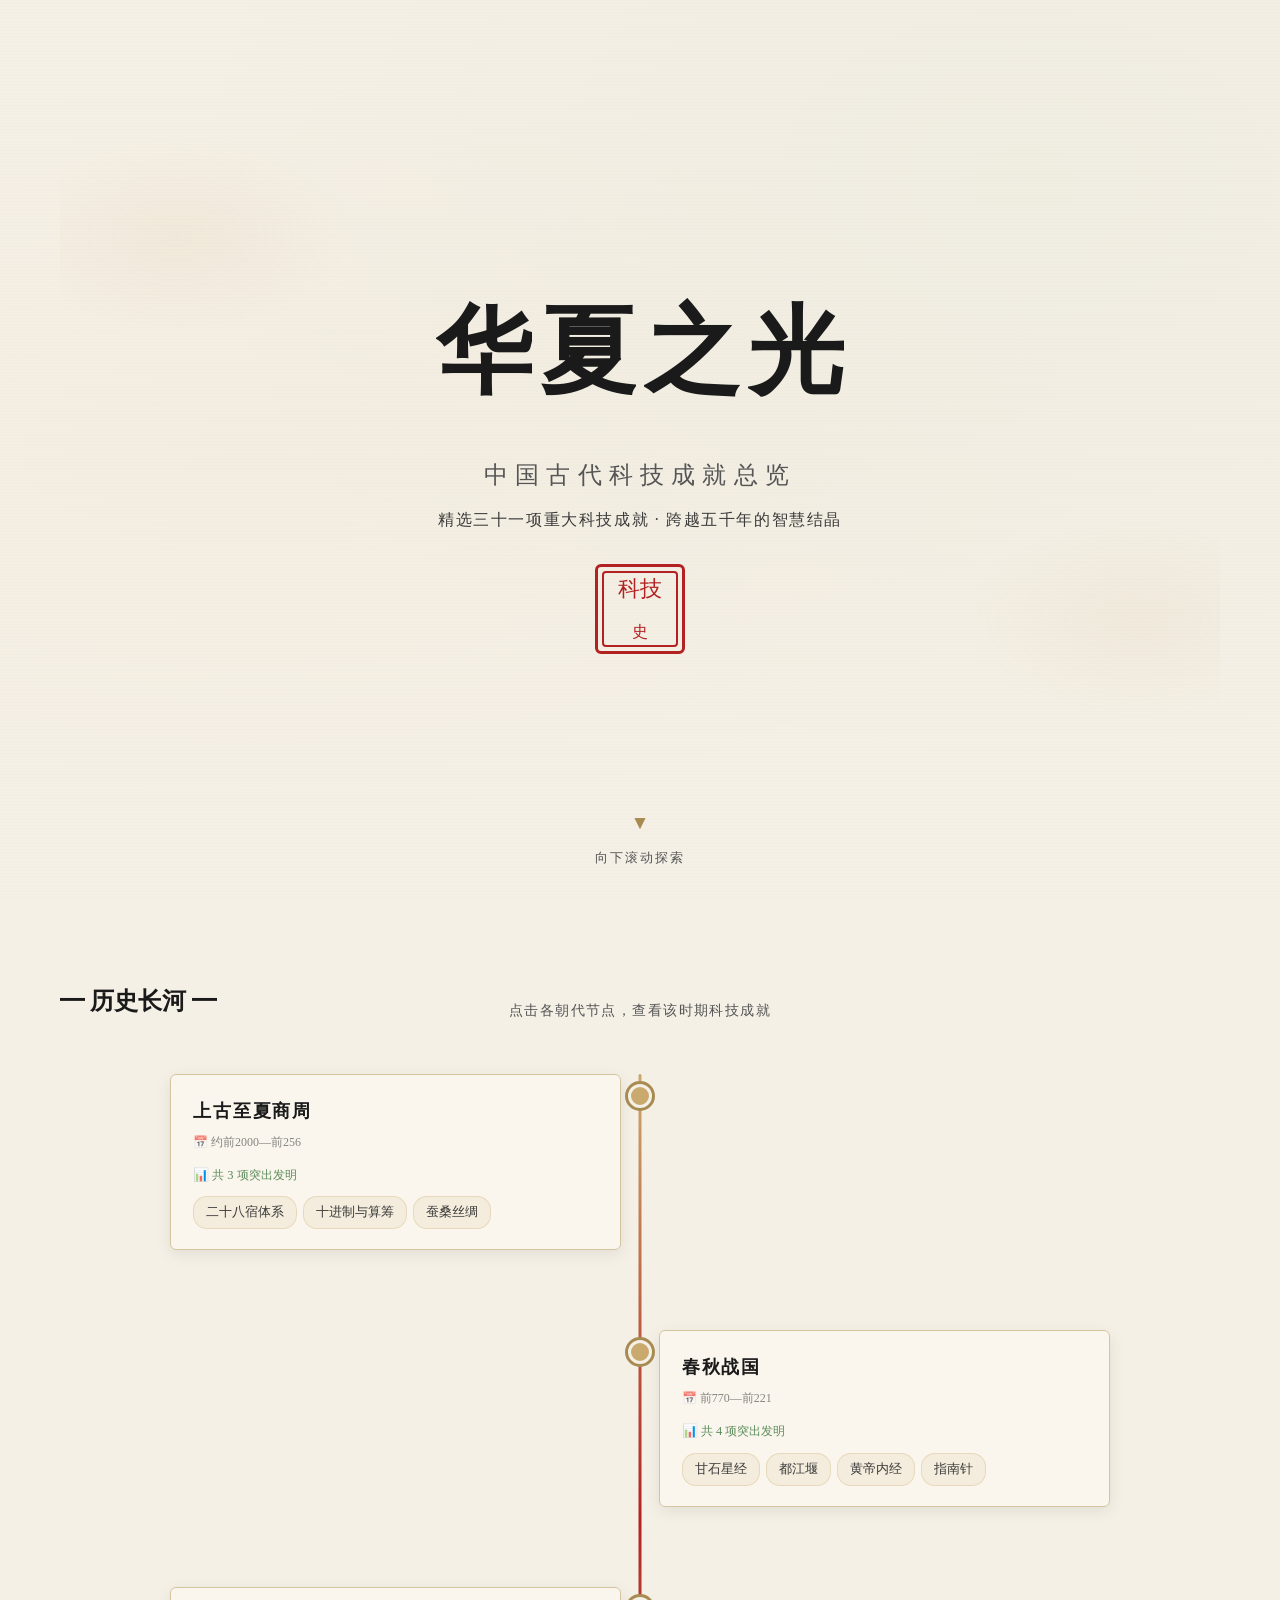
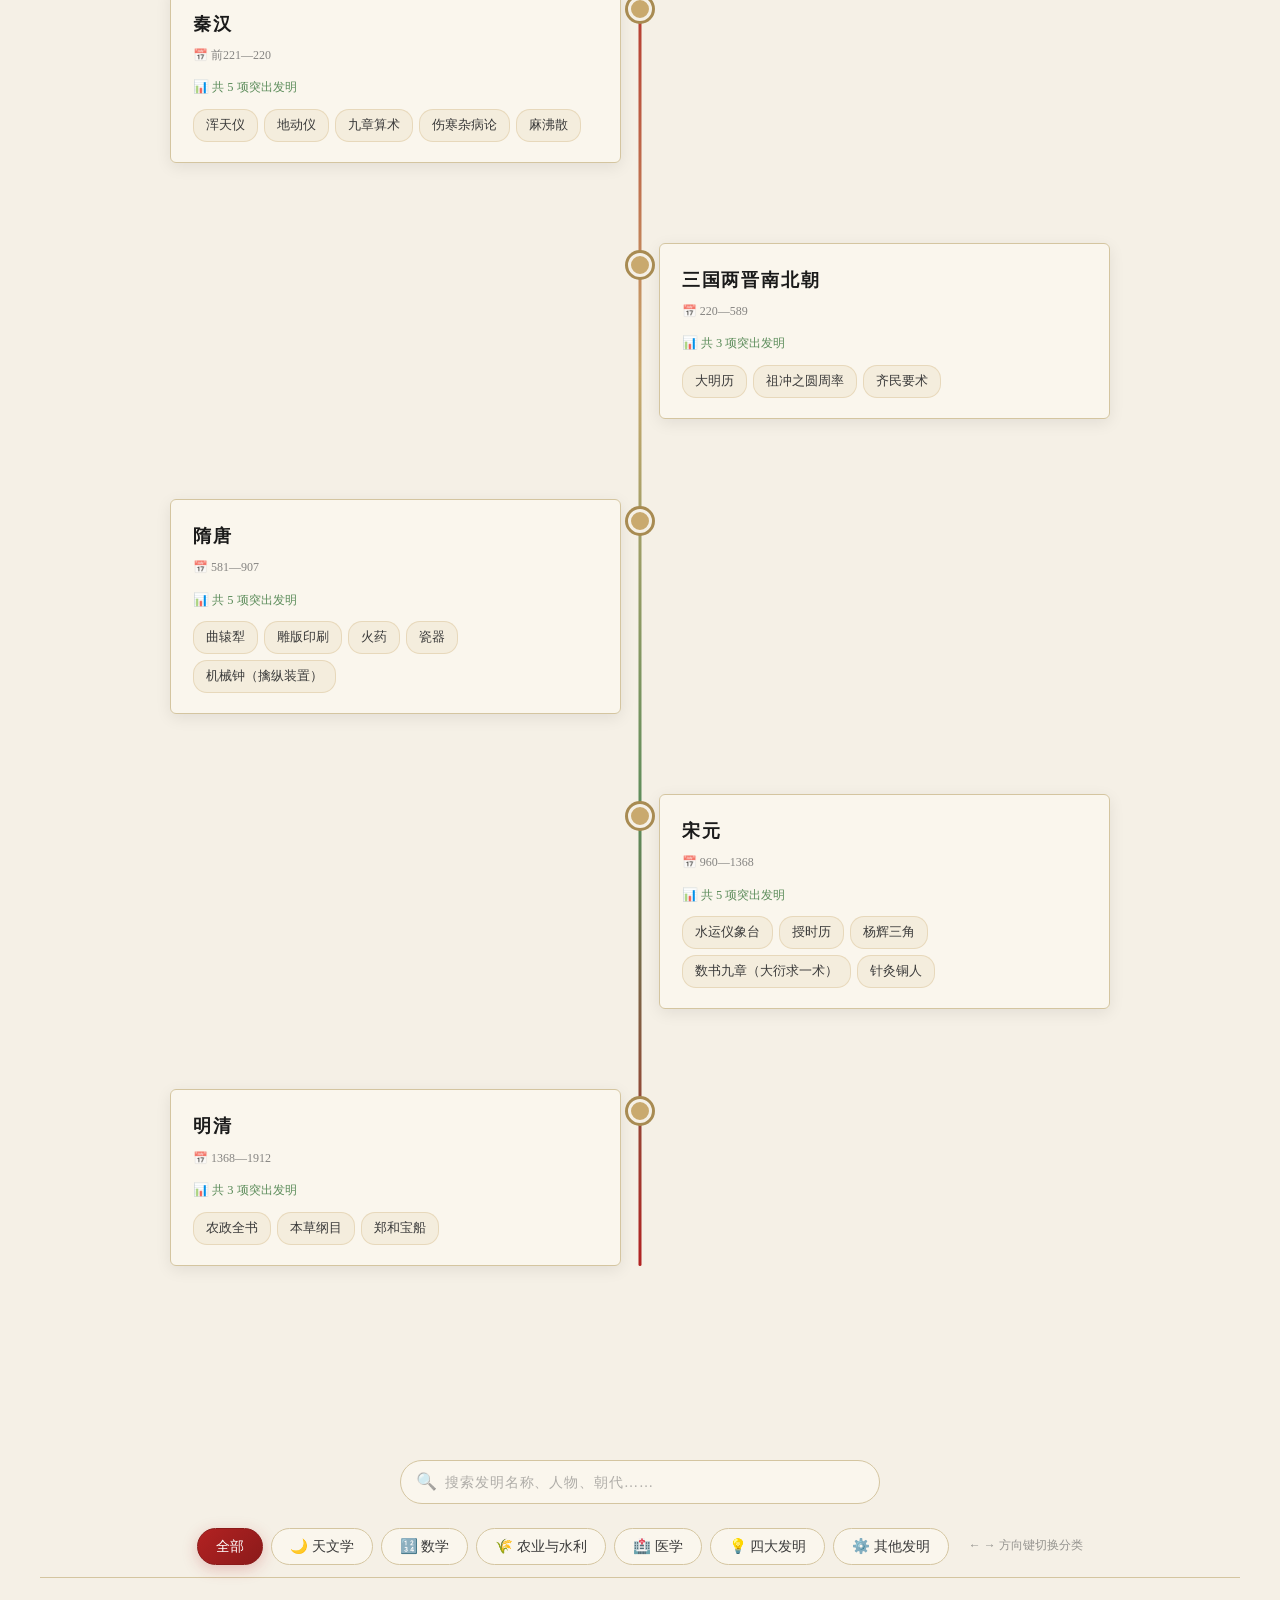
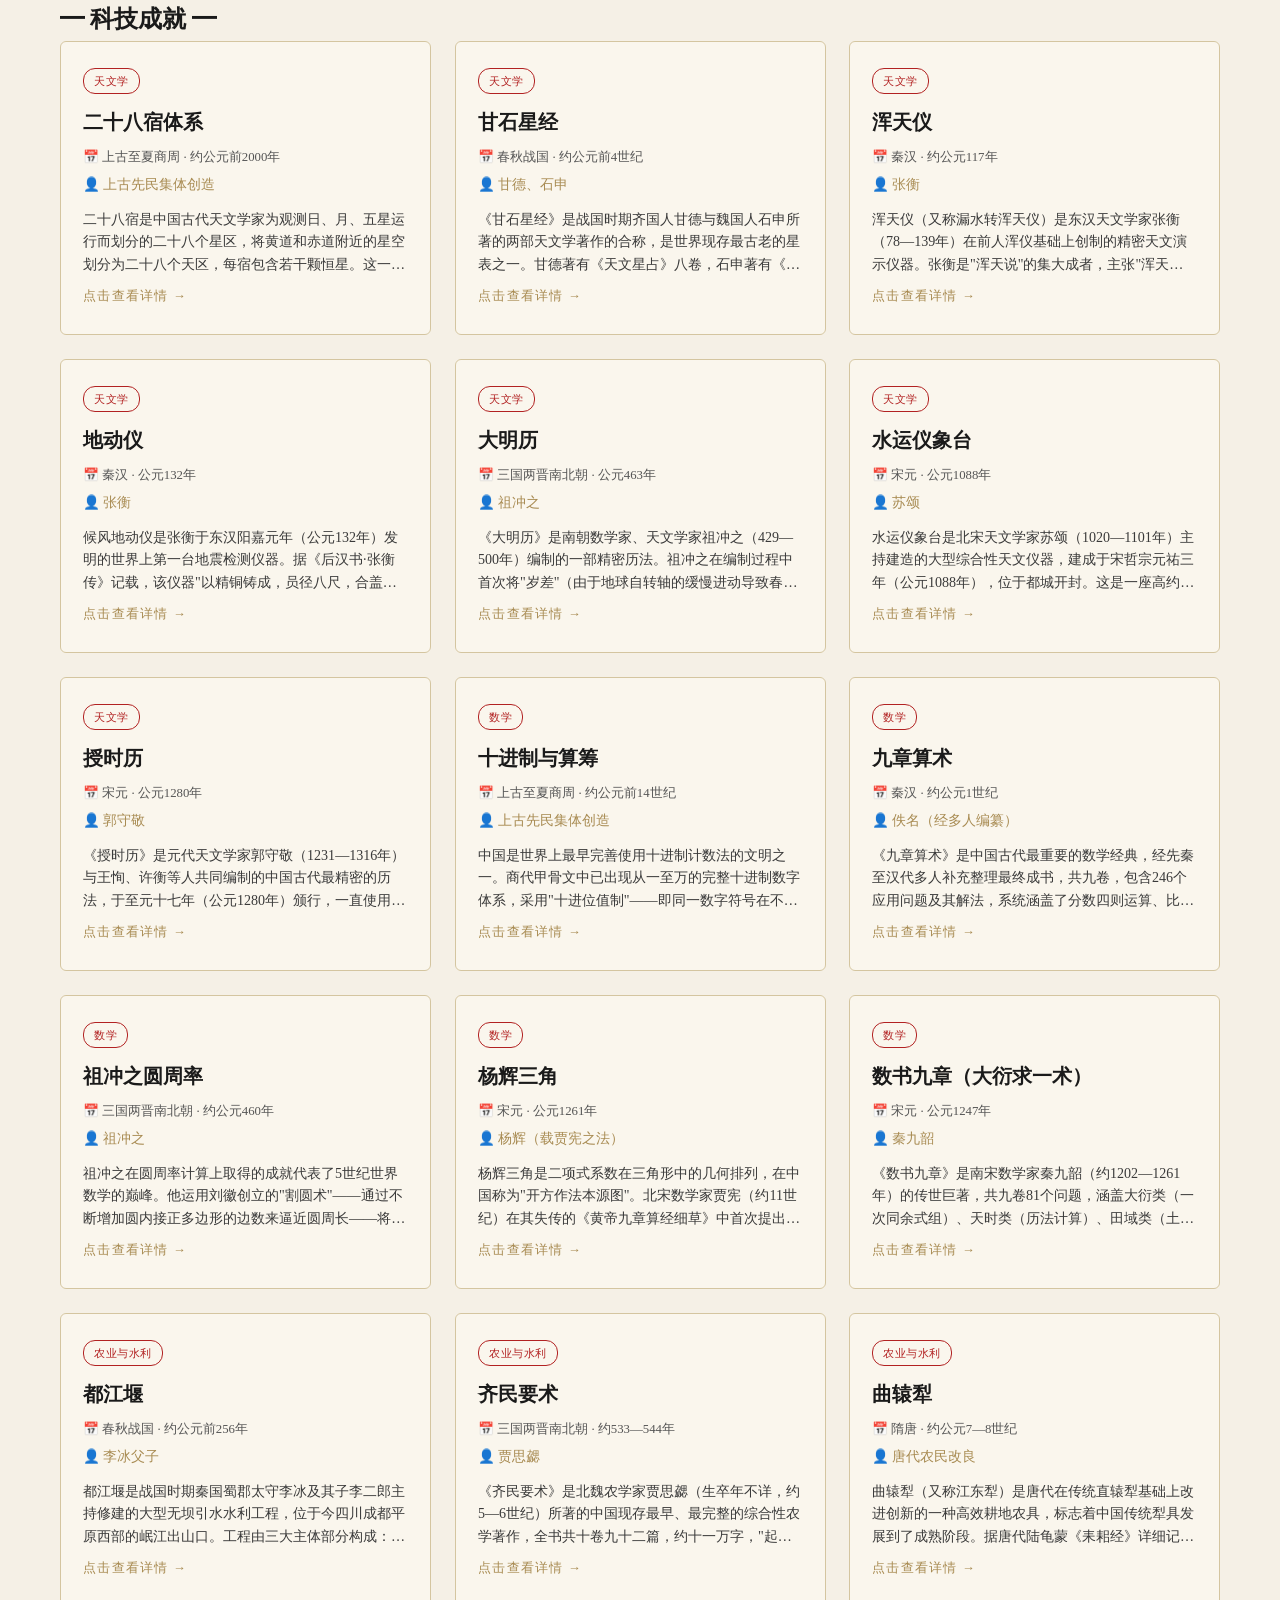
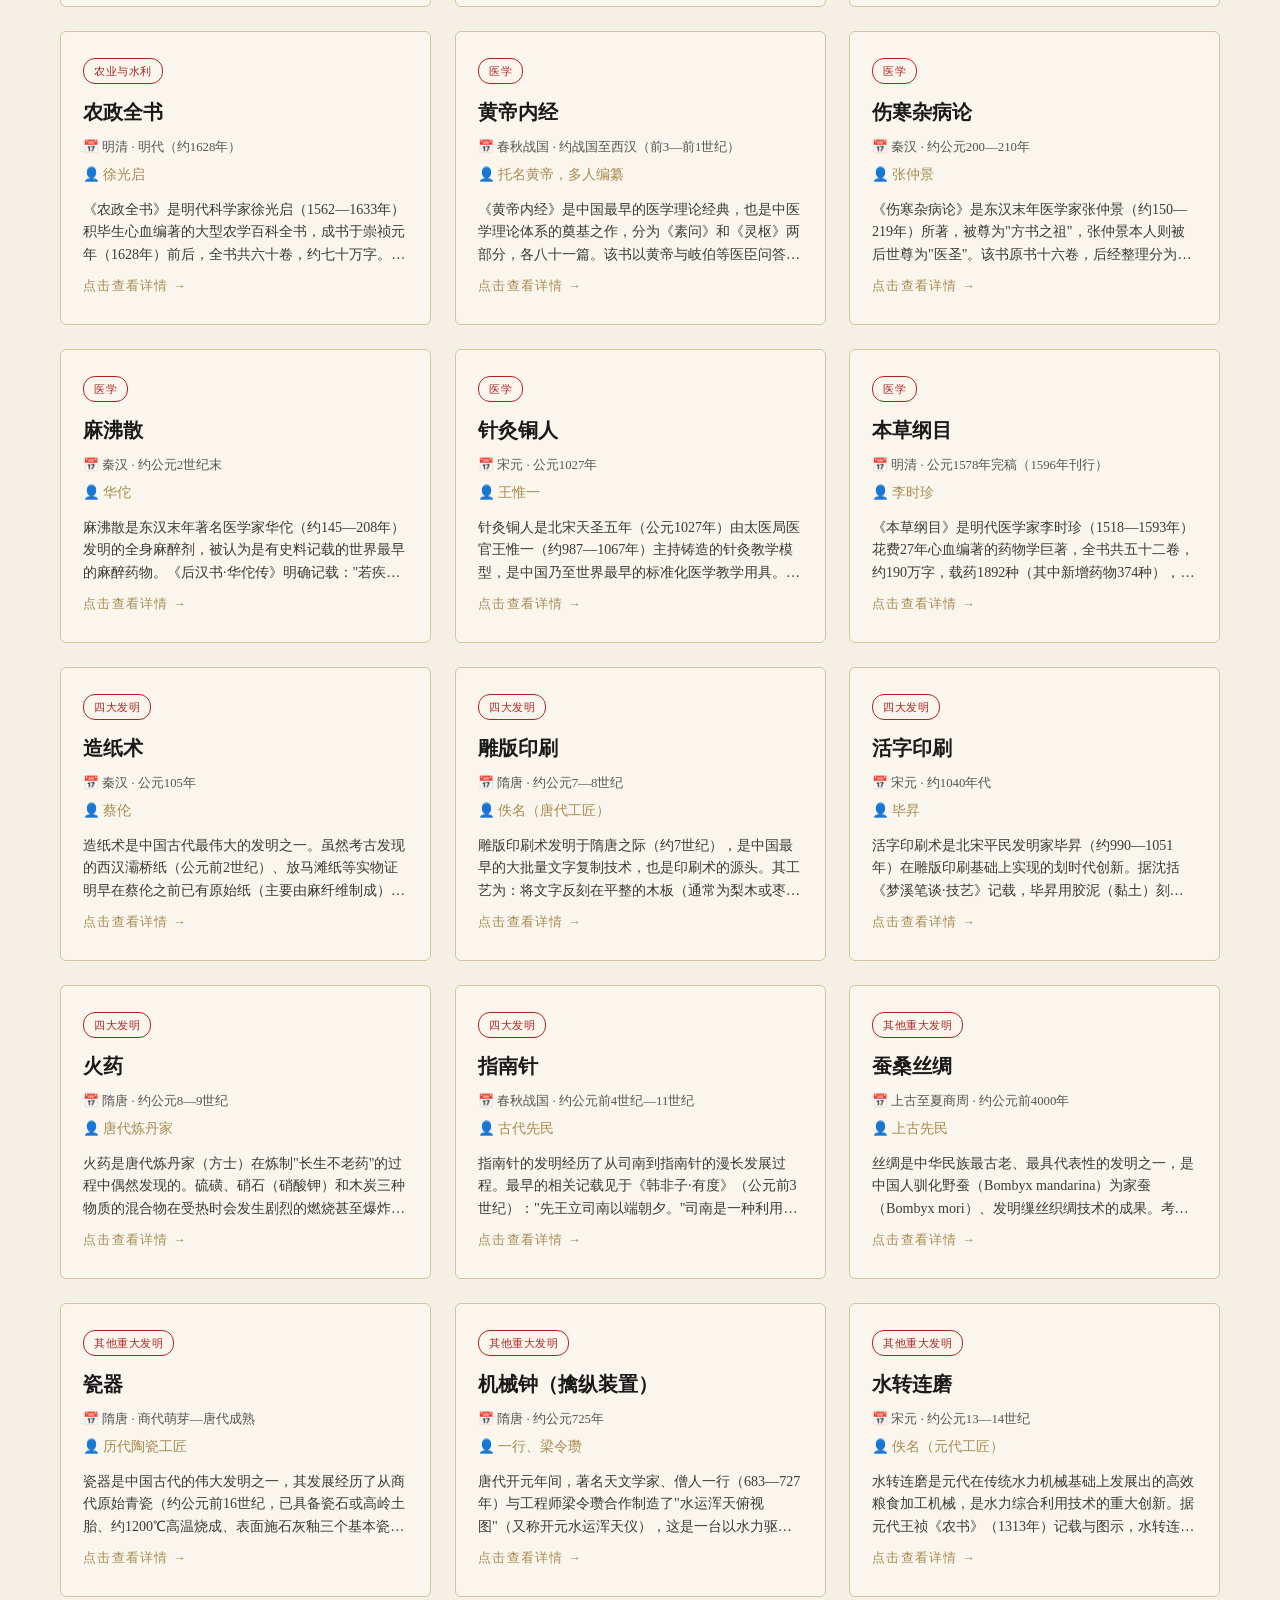
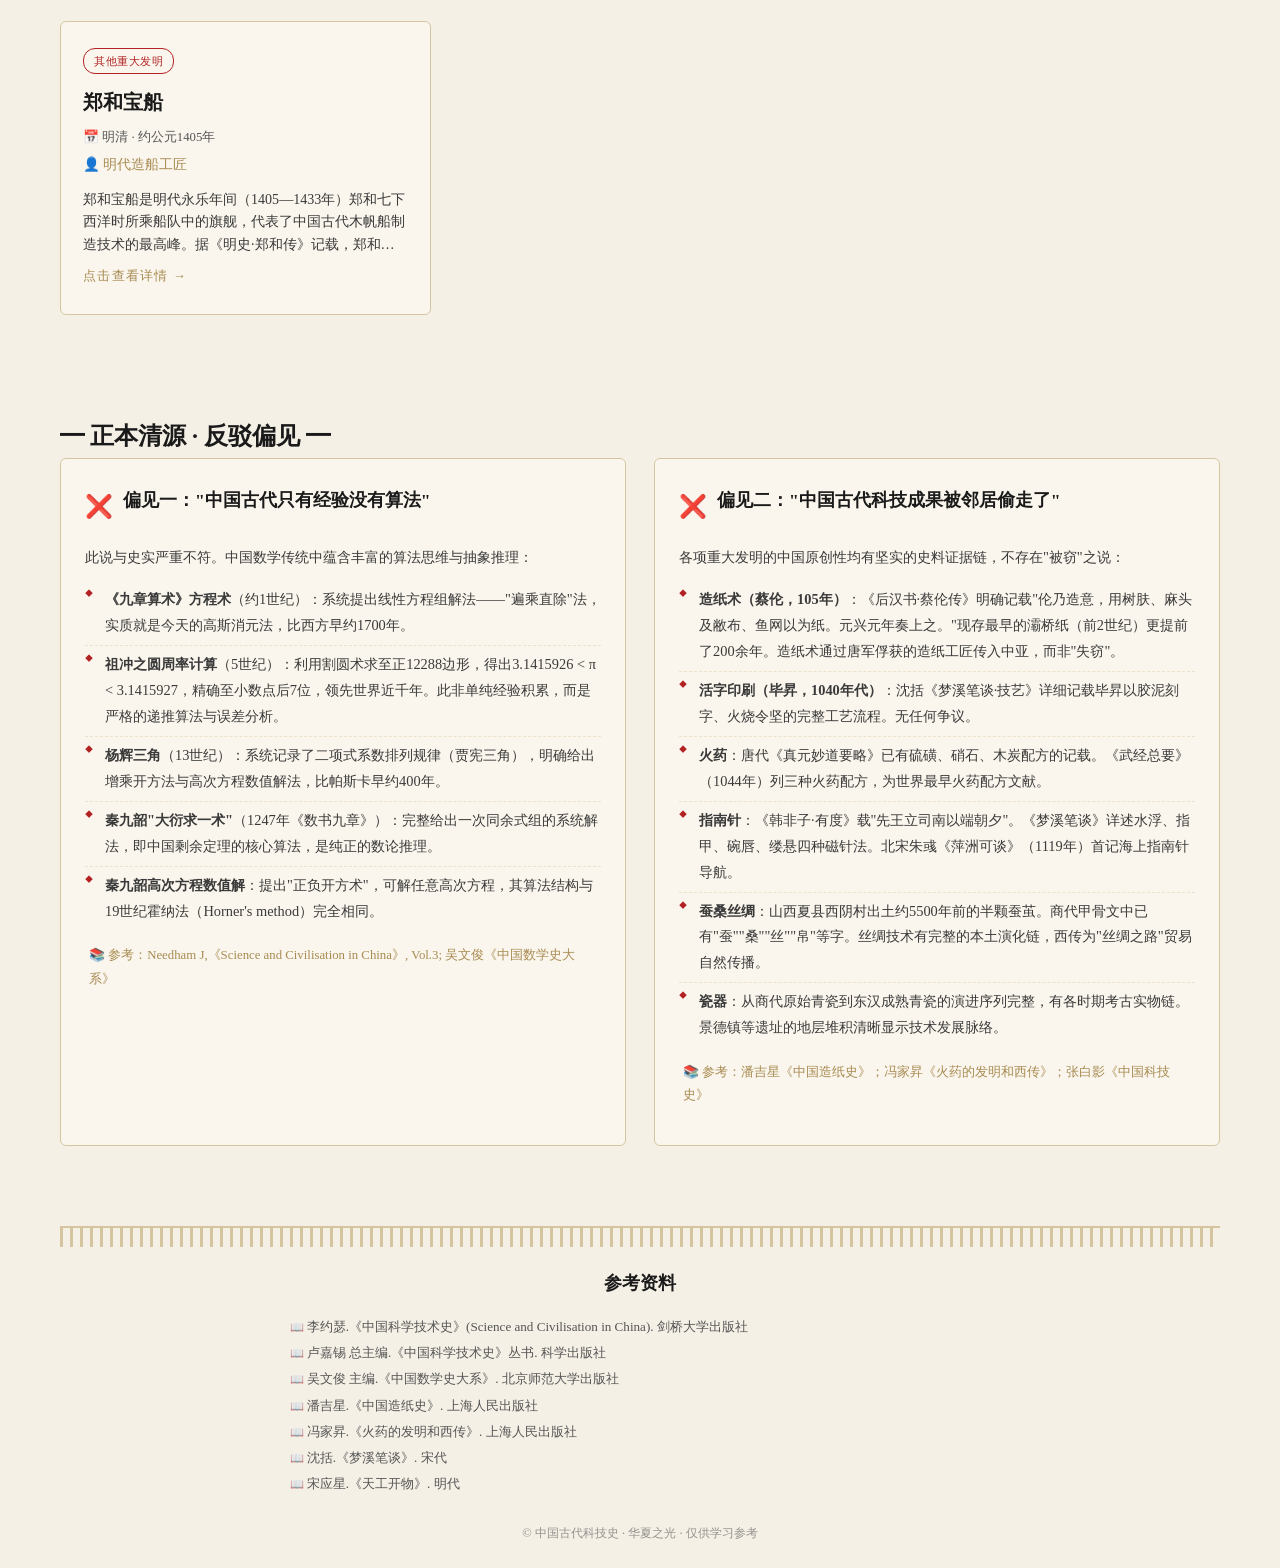
==== commit 5d216bb1: "添加搜索框" ====
--- a/index.html
+++ b/index.html
@@ -62,19 +62,36 @@
       <div id="timelineTrack" class="timeline-track"></div>
     </section>
 
-    <!-- ===== 筛选导航 ===== -->
-    <nav id="filterNav" class="filter-nav">
-      <div class="filter-inner">
-        <button class="filter-btn active" data-category="全部">全部</button>
-        <button class="filter-btn" data-category="天文学">🌙 天文学</button>
-        <button class="filter-btn" data-category="数学">🔢 数学</button>
-        <button class="filter-btn" data-category="农业与水利">🌾 农业与水利</button>
-        <button class="filter-btn" data-category="医学">🏥 医学</button>
-        <button class="filter-btn" data-category="四大发明">💡 四大发明</button>
-        <button class="filter-btn" data-category="其他重大发明">⚙️ 其他发明</button>
-        <span class="filter-hint">← → 方向键切换分类</span>
+    <!-- ===== 搜索框 + 筛选导航（合并吸顶） ===== -->
+    <div id="stickyHeader" class="sticky-header">
+      <div id="searchBar" class="search-bar">
+        <div class="search-inner">
+          <span class="search-icon">🔍</span>
+          <input
+            type="text"
+            id="searchInput"
+            class="search-input"
+            placeholder="搜索发明名称、人物、朝代……"
+            autocomplete="off"
+          />
+          <button id="searchClear" class="search-clear" title="清除搜索">&times;</button>
+        </div>
+        <span id="searchResultHint" class="search-result-hint"></span>
       </div>
-    </nav>
+
+      <nav id="filterNav" class="filter-nav">
+        <div class="filter-inner">
+          <button class="filter-btn active" data-category="全部">全部</button>
+          <button class="filter-btn" data-category="天文学">🌙 天文学</button>
+          <button class="filter-btn" data-category="数学">🔢 数学</button>
+          <button class="filter-btn" data-category="农业与水利">🌾 农业与水利</button>
+          <button class="filter-btn" data-category="医学">🏥 医学</button>
+          <button class="filter-btn" data-category="四大发明">💡 四大发明</button>
+          <button class="filter-btn" data-category="其他重大发明">⚙️ 其他发明</button>
+          <span class="filter-hint">← → 方向键切换分类</span>
+        </div>
+      </nav>
+    </div>
 
     <!-- ===== 科技卡片网格 ===== -->
     <section class="cards-section">
--- a/CSS/styles.css
+++ b/CSS/styles.css
@@ -133,15 +133,16 @@
 
 /* ===== Hero 区域 ===== */
 .hero {
-  position: relative;
-  min-height: 100vh;
+  width: 100%;
+  height: 100vh;          /* 视口高度 100% */
+  position: relative;     /* 为内部绝对定位的子元素提供基准 */
+  overflow: hidden;       /* 防止云朵等装饰溢出 */
   display: flex;
   flex-direction: column;
   align-items: center;
   justify-content: center;
   text-align: center;
   padding: 80px 20px 60px;
-  overflow: hidden;
 }
 .hero-content {
   position: relative;
@@ -301,20 +302,139 @@
   50% { opacity: 1; transform: translateY(8px); }
 }
 
-/* ===== 筛选导航 ===== */
-.filter-nav {
+/* ===== 吸顶容器（搜索框 + 筛选导航） ===== */
+.sticky-header {
   position: sticky;
   top: 0;
   z-index: 100;
+  margin: 0 -20px;
   background: rgba(245, 240, 230, 0.92);
   backdrop-filter: blur(10px);
   border-bottom: 1px solid var(--border-color);
-  padding: 12px 0;
-  margin: 0 -20px;
   transition: box-shadow var(--transition-med);
 }
+.sticky-header.sticky-active {
+  box-shadow: 0 2px 20px var(--shadow-color);
+}
+
+/* ===== 搜索框 ===== */
+.search-bar {
+  padding: 14px 0 10px;
+  display: flex;
+  flex-direction: column;
+  align-items: center;
+  gap: 6px;
+}
+.search-inner {
+  position: relative;
+  max-width: 480px;
+  width: 100%;
+  display: flex;
+  align-items: center;
+}
+.search-icon {
+  position: absolute;
+  left: 16px;
+  font-size: 1.05rem;
+  pointer-events: none;
+  z-index: 2;
+  opacity: 0.55;
+  transition: opacity var(--transition-fast);
+}
+.search-input {
+  width: 100%;
+  padding: 12px 44px 12px 44px;
+  font-family: var(--font-kai);
+  font-size: 0.95rem;
+  color: var(--ink);
+  background: var(--cream);
+  border: 1.5px solid var(--border-color);
+  border-radius: 30px;
+  outline: none;
+  transition: all var(--transition-med);
+  letter-spacing: 0.06em;
+}
+.search-input::placeholder {
+  color: var(--ink-mid);
+  opacity: 0.45;
+  font-size: 0.88rem;
+}
+.search-input:focus {
+  border-color: var(--vermillion);
+  box-shadow: 0 0 0 4px rgba(178, 34, 34, 0.08), 0 4px 16px var(--shadow-color);
+}
+.search-input:focus + .search-clear,
+.search-inner:focus-within .search-icon {
+  opacity: 0.85;
+}
+.search-clear {
+  position: absolute;
+  right: 12px;
+  width: 28px;
+  height: 28px;
+  border: none;
+  background: none;
+  font-size: 1.3rem;
+  color: var(--ink-mid);
+  cursor: pointer;
+  border-radius: 50%;
+  display: flex;
+  align-items: center;
+  justify-content: center;
+  opacity: 0;
+  transition: all var(--transition-fast);
+  line-height: 1;
+  z-index: 2;
+}
+.search-clear.visible {
+  opacity: 0.5;
+}
+.search-clear:hover {
+  opacity: 1 !important;
+  background: rgba(178, 34, 34, 0.08);
+  color: var(--vermillion);
+}
+.search-result-hint {
+  font-family: var(--font-kai);
+  font-size: 0.78rem;
+  color: var(--vermillion);
+  opacity: 0;
+  transition: opacity var(--transition-fast);
+  height: 0;
+  overflow: visible;
+}
+.search-result-hint.visible {
+  opacity: 0.75;
+}
+
+/* 响应式 */
+@media (max-width: 768px) {
+  .sticky-header {
+    margin: 0 -16px;
+  }
+  .search-bar {
+    padding: 10px 16px 8px;
+  }
+  .search-input {
+    font-size: 0.88rem;
+    padding: 10px 38px 10px 38px;
+  }
+  .search-icon {
+    left: 12px;
+    font-size: 0.95rem;
+  }
+  .search-clear {
+    right: 8px;
+  }
+}
+
+/* ===== 筛选导航 ===== */
+.filter-nav {
+  padding: 8px 0 12px;
+  transition: none;
+}
 .filter-nav.sticky-active {
-  box-shadow: 0 2px 20px var(--shadow-color);
+  box-shadow: none;
 }
 .filter-inner {
   max-width: 1200px;
@@ -565,7 +685,7 @@
 /* ===== 卡片网格 ===== */
 .cards-section {
   padding: 20px 0 60px;
-  scroll-margin-top: 60px; /* 替换为实际标题栏高度 */
+  scroll-margin-top: 150px; /* 吸顶搜索框+分类栏高度 */
 }
 
 .cards-grid {
